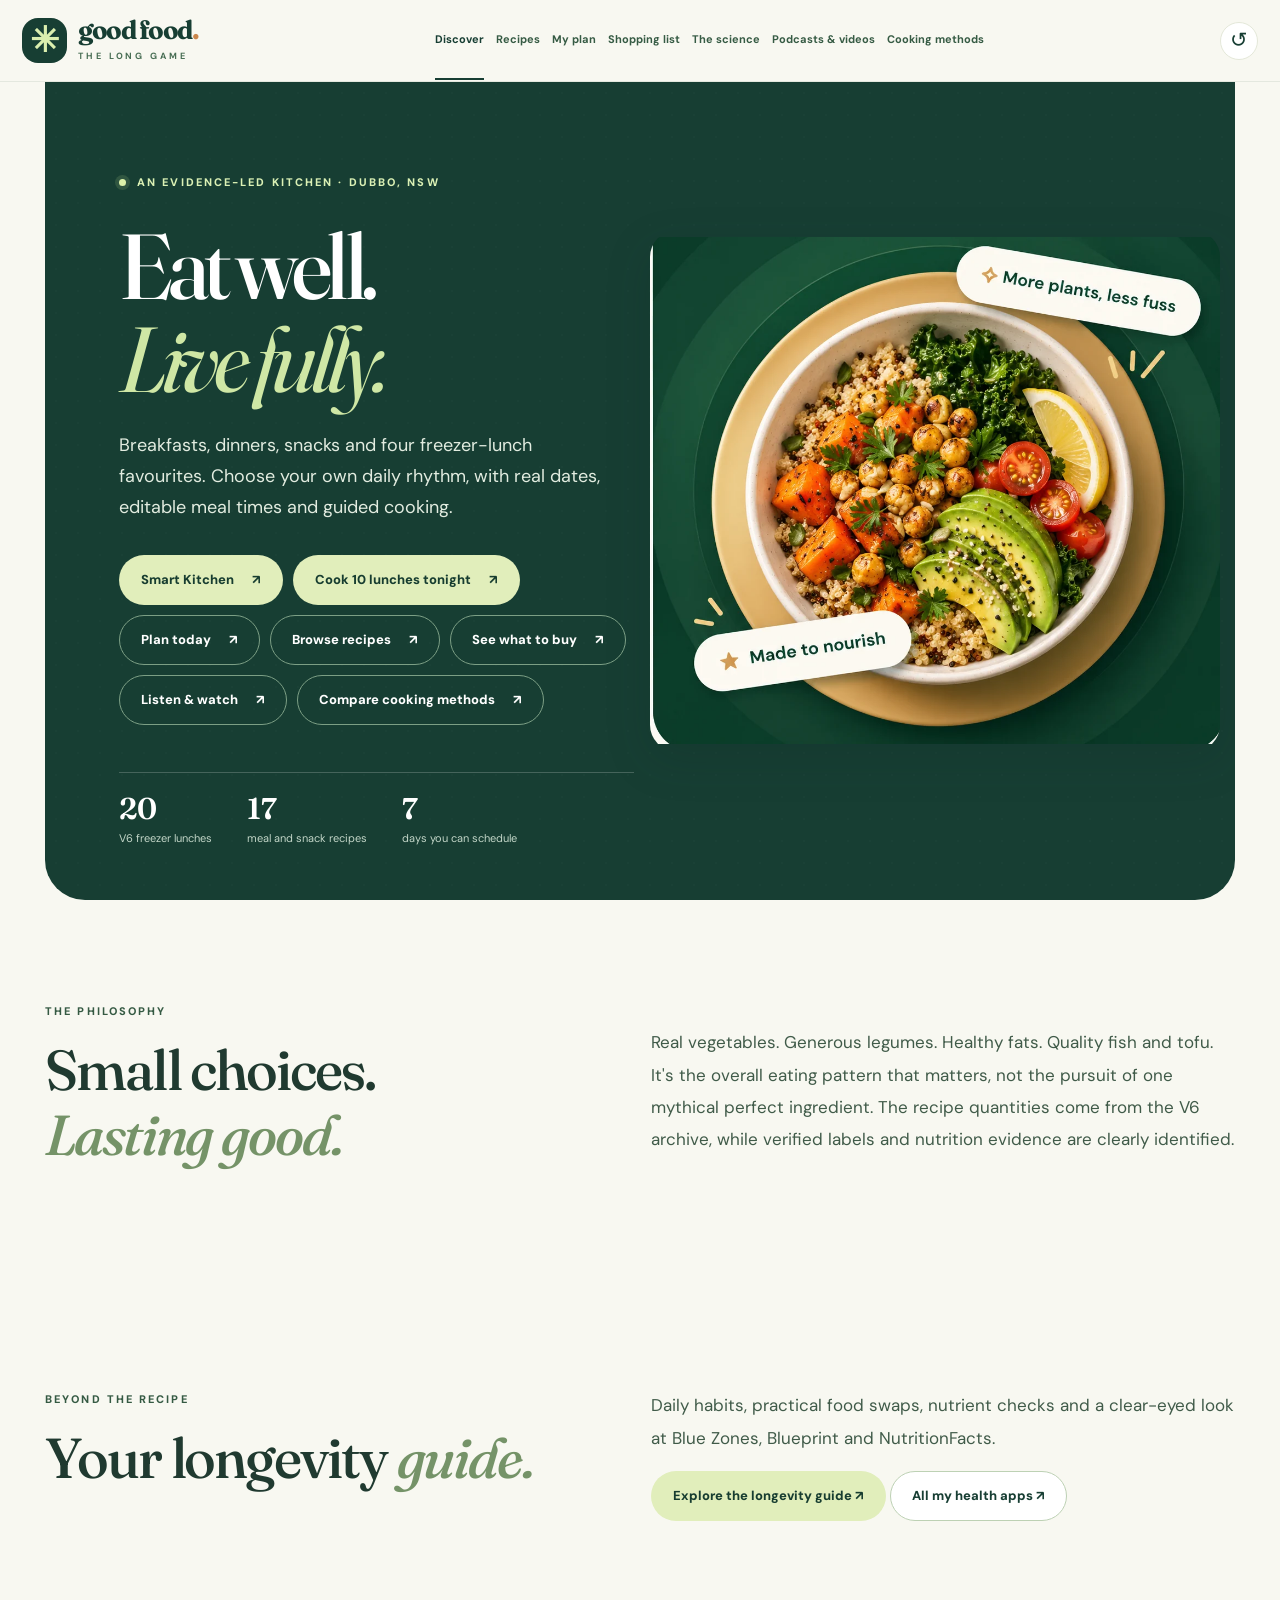
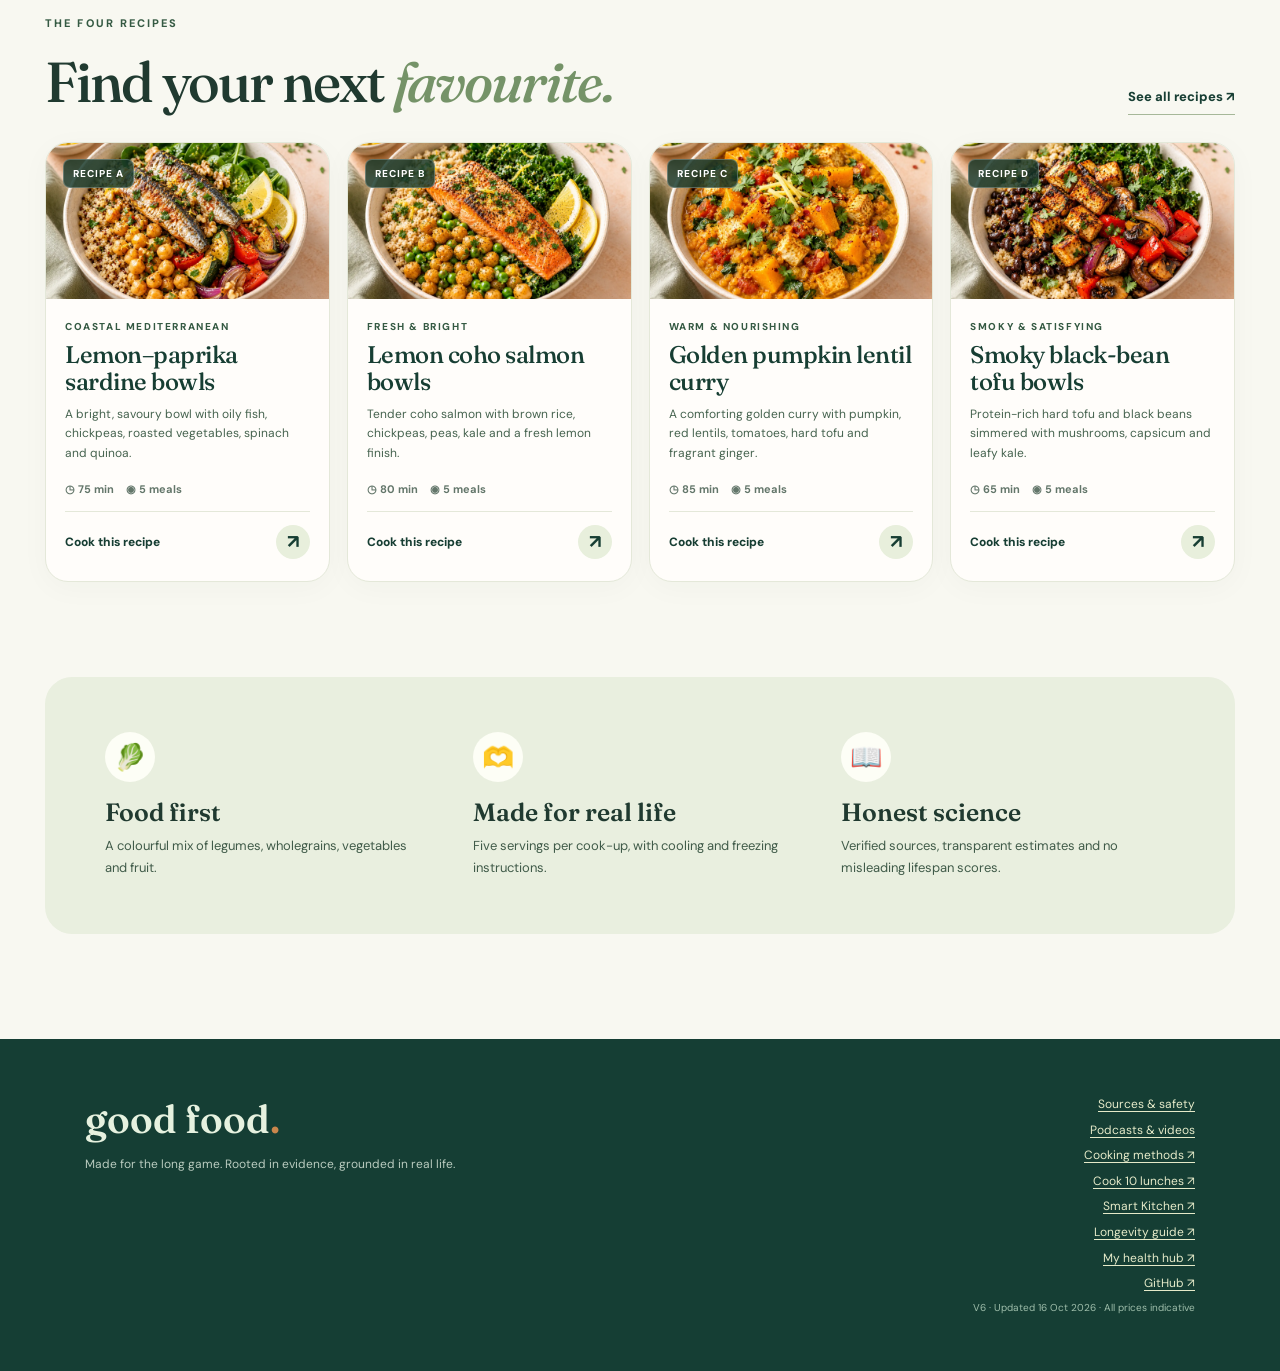
==== index.html @ 4136935d "feat: link Smart Kitchen into current app, routes and offline cache" ====
<!doctype html>
<html lang="en-AU">
<head>
  <meta charset="utf-8">
  <meta name="viewport" content="width=device-width, initial-scale=1">
  <meta name="theme-color" content="#143d33">
  <meta name="description" content="Evidence-led breakfasts, lunches, dinners and snacks for Dubbo with editable day-and-time scheduling, guided cooking timers and transparent nutrition research.">
  <meta property="og:title" content="Good Food, Long Game — evidence-led cooking">
  <meta property="og:description" content="Breakfasts, lunches, dinners and snacks with a calendar-aware meal planner.">
  <title>Good Food, Long Game | HealthiestFood</title>
  <link rel="icon" href="favicon.svg" type="image/svg+xml">
  <link rel="manifest" href="manifest.webmanifest">
  <link rel="preconnect" href="https://fonts.googleapis.com">
  <link rel="preconnect" href="https://fonts.gstatic.com" crossorigin>
  <link href="https://fonts.googleapis.com/css2?family=DM+Sans:wght@400;500;600;700&family=Fraunces:opsz,wght,SOFT,WONK@9..144,400,20,1;9..144,600,20,1;9..144,700,20,1&display=swap" rel="stylesheet">
  <link rel="stylesheet" href="site.css">
  <script src="site-data.js" defer></script>
  <script src="whole-day-data.js" defer></script>
  <script src="ingredient-catalogue.js" defer></script>
  <script src="recipe-methods.js" defer></script>
  <script src="timers.js" defer></script>
  <script src="recipe-timer-purposes.js" defer></script>
  <script src="recipe-scale.js" defer></script>
  <script src="afcd3-selected.js" defer></script>
  <script src="afcd3-foods.js" defer></script>
  <script src="nutrient-ledger.js" defer></script>
  <script src="nutrition-coverage.js" defer></script>
  <script src="whole-day-analysis.js" defer></script>
  <script src="science-evidence-register.js" defer></script>
  <script src="cook-trial.js" defer></script>
  <script src="food-safety.js" defer></script>
  <script src="food-handling-log.js" defer></script>
  <script src="food-handling-ui.js" defer></script>
  <script src="local-backup.js" defer></script>
  <script src="offline-ready.js" defer></script>
  <script src="media-data.js" defer></script>
  <script src="podcast-streams.js" defer></script>
  <script src="podcast-player.js" defer></script>
  <script src="media-library.js" defer></script>
  <script src="app-pages.js" defer></script>
  <script src="app.js" defer></script>
  <script src="food-shopping.js" defer></script>
  <script src="custom-shopping.js" defer></script>
  <script src="pantry-lots.js" defer></script>
  <script src="food-planner.js" defer></script>
  <script src="whole-day-report.js" defer></script>
  <script src="site-audit.js" defer></script>
</head>
<body>
  <a class="skip-link" href="#main">Skip to content</a>
  <header class="site-header">
    <div class="header-inner">
      <a class="brand" href="#home">
        <span class="brand-mark" aria-hidden="true">✳</span>
        <span>good food<span class="brand-period">.</span><small>THE LONG GAME</small></span>
      </a>
      <nav class="desktop-nav" aria-label="Primary navigation">
        <a href="#home" data-route="home" class="nav-link active">Discover</a>
        <a href="#recipes" data-route="recipes" class="nav-link">Recipes</a>
        <a href="#plan" data-route="plan" class="nav-link">My plan</a>
        <a href="#shop" data-route="shop" class="nav-link">Shopping list</a>
        <a href="#science" data-route="science" class="nav-link">The science</a>
        <a href="#media" data-route="media" class="nav-link">Podcasts & videos</a><a href="#lab" data-route="lab" class="nav-link">Cooking methods</a>
      </nav>
      <button id="resetProgress" class="icon-button small-reset" aria-label="Reset saved progress" title="Reset shopping and cooking progress">↺</button>
    </div>
  </header>

  <div id="offlineCookingNote" class="offline-notice" role="status" hidden></div>
  <main id="main">
    <section id="view-home" class="view">
      <div class="hero section-shell">
        <div class="hero-content">
          <span class="eyebrow"><span class="eyebrow-dot"></span> AN EVIDENCE-LED KITCHEN · DUBBO, NSW</span>
          <h1>Eat well.<br><em>Live fully.</em></h1>
          <p class="hero-lead">Breakfasts, dinners, snacks and four freezer-lunch favourites. Choose your own daily rhythm, with real dates, editable meal times and guided cooking.</p>
          <div class="hero-actions"><a class="btn btn-primary" href="smart-kitchen.html">Smart Kitchen <span>↗</span></a>
            <a class="btn btn-primary" href="ten-lunch-cook.html">Cook 10 lunches tonight <span>↗</span></a><button class="btn btn-ghost" data-goto="plan">Plan today <span>↗</span></button><button class="btn btn-ghost" data-goto="recipes">Browse recipes <span>↗</span></button>
            <button class="btn btn-ghost" data-goto="shop">See what to buy <span>↗</span></button>
            <button class="btn btn-ghost" data-goto="media">Listen & watch <span>↗</span></button><a class="btn btn-ghost" href="cooking-methods.html">Compare cooking methods <span>↗</span></a>
          </div>
          <div class="hero-facts"><div><strong>20</strong><span>V6 freezer lunches</span></div><div><strong>17</strong><span>meal and snack recipes</span></div><div><strong>7</strong><span>days you can schedule</span></div></div>
        </div>
        <div class="hero-art hero-art-photo">
          <img class="homepage-bowl-photo" src="homepage-bowl.webp" width="1040" height="925" decoding="async" fetchpriority="high" alt="Nourishing bowl of grains, chickpeas, roasted carrots, kale, avocado, tomatoes and lemon, with More plants, less fuss and Made to nourish badges">
        </div>
      </div>
      <section class="intro-note section-shell">
        <div><span class="section-kicker">THE PHILOSOPHY</span><h2>Small choices.<br><em>Lasting good.</em></h2></div>
        <p>Real vegetables. Generous legumes. Healthy fats. Quality fish and tofu. It's the overall eating pattern that matters, not the pursuit of one mythical perfect ingredient. The recipe quantities come from the V6 archive, while verified labels and nutrition evidence are clearly identified.</p>
      </section>
      <section class="section-shell intro-note"><div><span class="section-kicker">BEYOND THE RECIPE</span><h2>Your longevity <em>guide.</em></h2></div><div><p>Daily habits, practical food swaps, nutrient checks and a clear-eyed look at Blue Zones, Blueprint and NutritionFacts.</p><a class="btn btn-primary" href="longevity.html">Explore the longevity guide ↗</a> <a class="btn btn-outline" href="health-hub.html">All my health apps ↗</a></div></section>
      <section class="section-shell home-feature">
        <div class="section-heading"><div><span class="section-kicker">THE FOUR RECIPES</span><h2>Find your next <em>favourite.</em></h2></div><button class="text-link" data-goto="recipes">See all recipes ↗</button></div>
        <div class="recipe-grid" id="featuredCards"></div>
      </section>
      <section class="section-shell philosophy-grid">
        <div><span class="mini-icon">🥬</span><h3>Food first</h3><p>A colourful mix of legumes, wholegrains, vegetables and fruit.</p></div>
        <div><span class="mini-icon">🫶</span><h3>Made for real life</h3><p>Five servings per cook-up, with cooling and freezing instructions.</p></div>
        <div><span class="mini-icon">📖</span><h3>Honest science</h3><p>Verified sources, transparent estimates and no misleading lifespan scores.</p></div>
      </section>
    </section>

    <section id="view-recipes" class="view hidden section-shell view-body">
      <div class="page-head"><span class="section-kicker">YOUR RECIPE COLLECTION</span><h1>Good food for <em>every day.</em></h1><p>Choose a breakfast, lunch, dinner or snack. Four original V6 freezer lunches plus adult portion suggestions adapted from historical household recipes.</p></div>
      <section class="wellbeing-note"><strong>Cooking ten work lunches?</strong> Use the <a href="ten-lunch-cook.html">new 5+5 shop-to-freezer guide</a> to check your basket, cook in the right order, and print labels. Your progress stays on this device.</section>
      <p class="wellbeing-note"><strong>New:</strong> <a href="smart-kitchen.html">Scan groceries, import recipes, use dated pantry stock and plan a week in Smart Kitchen ↗</a>. No new account required.</p><div class="meal-filters" role="group" aria-label="Filter recipes by meal type"><button type="button" data-recipe-type="all" class="is-active" aria-pressed="true">All meals</button><button type="button" data-recipe-type="breakfast">Breakfasts</button><button type="button" data-recipe-type="lunch">Lunches</button><button type="button" data-recipe-type="dinner">Dinners</button><button type="button" data-recipe-type="snack">Snacks</button></div>
      <div class="recipe-grid" id="recipeCards"></div>
      <div class="recipe-detail" id="recipeDetail"></div>
    </section>

    <section id="view-plan" class="view hidden section-shell view-body">
      <div class="page-head"><span class="section-kicker">MEAL PLANNING THAT FITS YOUR LIFE</span><h1>Your daily <em>rhythm.</em></h1><p>Start with today's actual date in Dubbo (Australia/Sydney). Choose any day, schedule breakfast, lunch, dinner and snacks at exact editable times, and mark meals done. Your schedule stays on this device.</p></div>
      <div id="planGrid" class="plan-grid"></div>
      <section id="dataPortability" class="data-portability" aria-labelledby="dataPortabilityHeading">
        <div><span class="section-kicker">YOUR DATA, YOUR CHOICE</span><h2 id="dataPortabilityHeading">Keep your plans safe.</h2><p>Your recipes, meal plan, pantry, timers and cook-up notes are saved separately in each browser and website domain. <strong>Render and Vercel do not share saved progress.</strong> Export a private backup to move your data or protect it from cleared browser storage.</p></div>
        <div class="data-portability-actions"><button type="button" id="exportFoodData" class="btn btn-outline">Export private backup ↓</button><label class="btn btn-outline" for="importFoodData">Import private backup ↑</label><input type="file" id="importFoodData" accept=".json,application/json" aria-label="Choose a previous HealthiestFood private backup file"></div>
        <p id="dataBackupStatus" role="status" aria-live="polite">No data leaves your device unless you choose to export it. Keep downloaded files private.</p>
      </section>
      <div class="wellbeing-note"><span>✷</span><p><strong>A gentle reminder:</strong> No exact meal clock guarantees longevity. Eat enough to feel well, change times for your family and skip rigid fasting rules.</p></div>
    </section>

    <section id="view-shop" class="view hidden section-shell view-body">
      <div class="page-head"><span class="section-kicker">A SMARTER SUPERMARKET RUN</span><h1>Everything in <em>one basket.</em></h1><p>Select exactly the meals you want to make and how many portions. Your shopping list will combine overlapping ingredients and subtract what you already have. You can also shop from your <button type="button" data-goto="plan" class="inline-plan-link">dated meal plan</button>.</p></div>
      <p class="wellbeing-note"><strong>Just returned from Woolworths?</strong> <a href="ten-lunch-cook.html">Check what you bought and start the ten-lunch cook-up →</a> Supports measured quantities, basket-photo hints and clear cooling steps.</p>
      <p class="verify-shop-note"><a href="product-check.html">Check exact Woolworths Dubbo products, record local prices and stock ↗</a> · <a href="device-timer-check.html">Test timers on your phone ↗</a></p>
      <p class="wellbeing-note"><a href="smart-kitchen.html">Open Smart Kitchen ↗</a> for barcode lookup, a photo/text checker, pantry use-first suggestions and suggested weekly plans. All recognised products require your confirmation.</p><section id="customShopping" class="custom-shopping" aria-label="Choose recipes and create a personal shopping list"></section>
      <section id="pantryLotManager" class="pantry-lot-manager" aria-label="Dated individual pantry packs and leftovers"></section>
      <details id="legacyV6Shop" class="legacy-basket"><summary>Original V6 full 20-lunch basket — $256.43 historical estimate</summary><p>This archived basket buys ingredients for all four five-portion freezer lunch batches. You do <strong>not</strong> need this entire basket to make one or two recipes. Use the custom list above for smaller shops.</p>
      <div class="shop-summary">
        <div><span>Full first-shop estimate</span><strong id="shopTotal">$256.43</strong><small>Includes optional soy and full pantry packs</small></div>
        <div><span>Still on your list</span><strong id="shopRemaining">—</strong><small id="shopProgress">0 of 35 items ticked</small></div>
        <div class="shop-summary-action"><button id="copyShop" class="btn btn-primary">Copy unchecked list ↗</button><button id="printShop" class="btn btn-outline">Print list</button></div>
      </div>
      <div class="shop-toolbar"><label class="search-control"><span aria-hidden="true">⌕</span><input id="shopSearch" type="search" placeholder="Find an ingredient…" aria-label="Search shopping list"></label><div class="segmented" aria-label="Shopping list filter"><button data-filter="remaining" class="is-active">To buy</button><button data-filter="all">All</button><button data-filter="checked">Ticked</button></div></div>
      <div id="shoppingList"></div>
      <div class="disclaimer">Prices use a mix of historical retailer listings, third-party comparisons and estimates, dated 16 October 2026. Availability at your selected Dubbo Woolworths is unverified. Check the current store app and read each product label, particularly for gluten and allergens.</div>
      </details>
    </section>

    <section id="view-science" class="view hidden section-shell view-body">
      <div class="page-head"><span class="section-kicker">NOT HYPE. JUST THE EVIDENCE.</span><h1>What makes this <em>nourishing?</em></h1><p>What research supports, what the supermarket labels actually say, and where the evidence stops.</p></div>
      <p><a class="btn btn-outline" href="longevity.html">Longevity habits & research guide ↗</a> <a class="btn btn-outline" href="#media">Hear the researchers & watch official safety videos ↗</a> <a class="btn btn-outline" href="cooking-methods.html">Boil, steam, fry or roast? Ingredient-by-ingredient comparisons ↗</a></p>
      <p class="evidence-chip"><strong>Whole-site nutrition review:</strong> Detailed 17-recipe improvements, Australian food-group targets, meal-timing trials and food-safety priorities. <a href="https://github.com/joshualparris/HealthiestFood/blob/main/WHOLE_SITE_EVIDENCE_REVIEW_2026-10-17.md" target="_blank" rel="noopener noreferrer">Read the evidence audit ↗</a></p>
      <div class="truth-card"><span class="truth-icon">✷</span><div><h2>There is no scientifically proven “healthiest meal”.</h2><p>These meals reflect food groups associated with healthy dietary patterns. A perfect 100/100 longevity rating would be invented. Individual nutritional needs, the rest of the diet and sustained habits matter.</p></div></div>
      <p class="media-in-science">Explore the evidence in audio: <a href="#media">Podcasts &amp; official videos ↗</a></p>
      <div class="science-columns">
        <div class="science-tile"><span>01 / THE PATTERN</span><h3>Plants, variety and fibre</h3><p>Legumes, vegetables, fruit and wholegrains align with Australian dietary guidance. No single grain or organic label is a longevity guarantee.</p><a href="https://www.nhmrc.gov.au/adg" target="_blank" rel="noopener noreferrer">Australian Dietary Guidelines ↗</a></div>
        <div class="science-tile"><span>02 / THE OMEGA FATS</span><h3>Marine and plant sources</h3><p>Oily fish provides marine EPA/DHA; walnuts and flax provide ALA. The Heart Foundation recommends oily fish 2–3 times a week within the overall diet.</p><a href="https://www.heartfoundation.org.au/healthy-living/healthy-eating/omega-3-omega-6-heart-health" target="_blank" rel="noopener noreferrer">Heart Foundation ↗</a></div>
        <div class="science-tile"><span>03 / CALCIUM CLARITY</span><h3>Don't assume from the name</h3><p>The hard tofu lists calcium sulphate but no calcium amount. So Good High Protein Soy is fortified; inspect the carton if you use it to support a dairy-free diet.</p><a href="https://www.woolworths.com.au/shop/productdetails/595465" target="_blank" rel="noopener noreferrer">Check tofu label ↗</a></div>
        <div class="science-tile"><span>04 / FREEZER SAFETY</span><h3>Cooling is part of cooking</h3><p>NSW guidance: shallow portions, fridge/freezer within two hours, rice stored refrigerated for no more than two days, and reheat leftovers until steaming hot.</p><a href="https://www.foodauthority.nsw.gov.au/consumer/food-extra-care/leftovers" target="_blank" rel="noopener noreferrer">NSW Food Authority ↗</a></div>
      </div>
      <section id="scienceEvidenceRegister" aria-label="Evidence status and source traceability for each recipe"></section>
      <section class="research-details" aria-label="Nutrition fact checks"><div class="section-heading"><div><span class="section-kicker">WHAT EACH LUNCH CONTRIBUTES</span><h2>Evidence-led <em>comparison.</em></h2></div></div><p class="audit-note">The original V6 versions used subjective /100 ratings. We no longer display them as a leaderboard because they cannot measure lifespan or show which meal is scientifically best. Compare ingredients, known label data and unresolved nutrient gaps instead.</p><details class="historical-scorecard"><summary>See historical subjective scores (not a health or longevity ranking)</summary><div id="auditScores" class="audit-scores"></div></details><div class="section-heading evidence-heading"><div><span class="section-kicker">CHECK THE CLAIMS</span><h2>What we <em>know.</em></h2></div></div><div id="auditClaims" class="audit-claims"></div><p class="audit-note">We have not verified a Dubbo Woolworths checkout, local shelf availability, whole-meal nutritional laboratory values, personal nutrient needs or any lifespan prediction. <a href="https://github.com/joshualparris/HealthiestFood/blob/main/SITE_FACT_CHECK.md" target="_blank" rel="noopener noreferrer">Read the full fact-check ledger ↗</a></p></section><div class="section-heading evidence-heading"><div><span class="section-kicker">TRACE EVERY CLAIM</span><h2>The source <em>library.</em></h2></div></div>
      <section id="nutritionCoverage" aria-label="Retail-label nutrient coverage and uncertainties"></section>
      <section id="wholeDayReport" aria-label="Australian nutrient analysis of 17 recipes and 7-day menu"></section>
      <div id="sourceList" class="source-list"></div>
      <div class="disclaimer">This site is general food information, not individual medical nutrition advice. Some ingredients have AFCD3 generic nutrient estimates; recipes have not been independently tested as cooked meals or assessed for personal nutritional adequacy. Allergen suitability depends on current purchased labels and handling. Price figures are not live Dubbo retail quotes.</div>
    </section>

    <section id="view-media" class="view hidden section-shell view-body">
      <div class="page-head">
        <span class="section-kicker">LISTEN · WATCH · CHECK THE EVIDENCE</span>
        <h1>Learn the <em>why.</em></h1>
        <p>Listen to ABC podcasts without leaving the app. Play, pause, skip, change speed and keep listening while browsing your recipes or research. Official videos and original research remain linked to publishers.</p>
      </div>
      <div class="media-guide-intro">
        <div><strong>Hear the explanation</strong><p>Listen to the episode or watch the official video. Play the ABC podcasts directly here using the publisher’s official audio streams. Videos open at their publishers. Podcasts start only when you press Play; you can optionally enable autoplay of the next episode in the player. Nothing is downloaded to this site.</p></div>
        <div><strong>Check the actual evidence</strong><p>Each entry separately links to official dietary guidance or primary research and explains what the recording <em>doesn't</em> prove.</p></div>
        <div><strong>No invented certainty</strong><p>No podcast proves that a particular freezer lunch extends lifespan, or validates our local supermarket prices or partial nutrient estimates.</p></div>
      </div>
      <div class="media-featured-note"><span aria-hidden="true">✳</span><div><strong>Start here</strong><p>For the overall food pattern, listen to ABC's <a href="https://www.abc.net.au/listen/programs/whats-that-rash/mediterranean-diet-nutrition/104246670" target="_blank" rel="noopener noreferrer">Mediterranean diet episode</a>. For cooking safety, start with <a href="https://www.youtube.com/watch?v=IB2f0C_b32k" target="_blank" rel="noopener noreferrer">FSANZ's leftovers video</a>.</p></div></div>
      <p class="podcast-inline-help"><span aria-hidden="true">♫</span> Tap <strong>▶ Play here</strong> on any ABC episode. The player appears above the bottom navigation: minimise it with the chevron, or keep it open for seeking and speed controls. Audio continues while browsing in this app, subject to your device’s background-audio rules. You can turn on <strong>Autoplay next podcast</strong> in the expanded player if you want continuous listening; it is off by default.</p>
      <div id="mediaLibrary" aria-label="Searchable science podcast and video resources"></div>
      <p class="media-footer-note">ABC podcast audio plays through official RSS streams in our in-app audio player. You can minimise the player and continue browsing, including the cooking and longevity pages. Playback in the background depends on your browser and Android settings. External recordings, video resources and research may change. No sponsorship, and no automatic start unless you have initiated playback and enabled the next-episode toggle. For exact numerical claims about ingredients, rely on Australian Food Composition Database values and current purchased package labels rather than podcast anecdotes.</p>
    </section>

    <section id="view-guide" class="view hidden section-shell view-body inapp-subpage inapp-immersive" hidden aria-label="Longevity Guide without interrupting podcast playback">
      <div class="inapp-page-head"><span class="section-kicker">THE LONG GAME · AUDIO STAYS ON</span><h1>Longevity <em>Guide</em></h1><p>Research and practical guidance. Your podcast keeps playing in the compact audio bar.</p></div>
      <iframe id="foodGuideFrame" scrolling="no" title="HealthiestFood Longevity Guide" loading="lazy" src="longevity.html"></iframe>
    </section>
    <section id="view-lab" class="view hidden section-shell view-body inapp-subpage inapp-immersive" hidden aria-label="Cooking Methods Lab without interrupting podcast playback">
      <div class="inapp-page-head"><span class="section-kicker">EVIDENCE FOR EVERY INGREDIENT · AUDIO STAYS ON</span><h1>Cooking Methods <em>Lab</em></h1><p>Choose foods and compare their methods without stopping your podcast.</p></div>
      <iframe id="foodLabFrame" scrolling="no" title="HealthiestFood Cooking Methods Lab" loading="lazy" src="cooking-methods.html"></iframe>
    </section>
    <section id="view-page" class="view hidden section-shell view-body inapp-subpage inapp-immersive" hidden aria-label="More HealthiestFood tools without interrupting podcast playback">
      <div class="inapp-page-head"><h1>More <em>tools.</em></h1><p>Podcast playback stays available while you use other HealthiestFood pages.</p></div>
      <iframe id="foodOtherFrame" scrolling="no" title="Additional HealthiestFood tools" loading="lazy" src="product-check.html"></iframe>
    </section>
  </main>

  <div id="cookOverlay" class="cook-overlay hidden" role="dialog" aria-modal="true" aria-labelledby="cookHeading">
    <div class="cook-panel">
      <div id="cookContent"></div>
    </div>
  </div>

  <footer class="site-footer"><div class="footer-inner"><div><strong>good food<span>.</span></strong><p>Made for the long game. Rooted in evidence, grounded in real life.</p></div><div><a href="#science">Sources & safety</a><a href="#media">Podcasts & videos</a><a href="cooking-methods.html">Cooking methods ↗</a><a href="ten-lunch-cook.html">Cook 10 lunches ↗</a><a href="smart-kitchen.html">Smart Kitchen ↗</a><a href="longevity.html">Longevity guide ↗</a><a href="health-hub.html">My health hub ↗</a><a href="https://github.com/joshualparris/HealthiestFood" target="_blank" rel="noopener noreferrer">GitHub ↗</a><small>V6 · Updated 16 Oct 2026 · All prices indicative</small></div></div></footer>
  <nav class="mobile-nav" aria-label="Mobile navigation">
    <button type="button" data-goto="home" aria-label="Home" title="Home"><span aria-hidden="true">⌂</span></button>
    <button type="button" data-goto="recipes" aria-label="Recipes and cooking" title="Cook"><span aria-hidden="true">♨</span></button>
    <button type="button" data-goto="plan" aria-label="Meal planner" title="Plan"><span aria-hidden="true">▦</span></button>
    <button type="button" data-goto="shop" aria-label="Shopping list" title="Shop"><span aria-hidden="true">☑</span></button>
    <button type="button" data-goto="science" aria-label="Nutrition research" title="Learn"><span aria-hidden="true">✧</span></button>
    <button type="button" data-goto="media" aria-label="Podcasts and videos" title="Media"><span aria-hidden="true">♫</span></button>
    <a class="cm-mobile-link" href="cooking-methods.html" aria-label="Compare cooking methods" title="Methods"><svg aria-hidden="true" viewBox="0 0 24 24" width="24" height="24" fill="none" stroke="currentColor" stroke-width="1.8" stroke-linecap="round" stroke-linejoin="round"><path d="M6 13.9a4 4 0 0 1 .4-7.9 5.5 5.5 0 0 1 10.2 0 4 4 0 0 1 1.4 7.9V21H6Z"/><path d="M6 17h12"/></svg></a>
  </nav>
  <button id="floatingTimers" class="floating-timers hidden" type="button" aria-label="Open cooking countdown timers">◷ <span id="floatingTimerCount">0</span> <span id="floatingTimerSummary">timers</span></button>
  <div id="toast" class="toast" role="status" aria-live="polite"></div>
</body>
</html>
---- site.css ----
:root{--pine:#173e33;--deep:#10342b;--leaf:#486e54;--cream:#f8f8f1;--paper:#fffdf6;--ink:#203a30;--muted:#405b49;--line:#e4e8d9;--lime:#e0edb9;--gold:#f1e1a7;--serif:'Fraunces',Georgia,serif;--sans:'DM Sans',Arial,sans-serif}
*{box-sizing:border-box}html{scroll-behavior:smooth}body{margin:0;color:var(--ink);background:var(--cream);font-family:var(--sans);font-size:15px;line-height:1.55;-webkit-font-smoothing:antialiased}body.modal-open{overflow:hidden}button,input,select{font:inherit}button{cursor:pointer}a{color:inherit;text-underline-offset:3px}a:hover{color:#507a54}button:focus-visible,a:focus-visible,input:focus-visible,select:focus-visible{outline:3px solid #d19c50;outline-offset:3px}.hidden{display:none!important}.skip-link{position:absolute;z-index:3000;top:-70px;left:20px;padding:12px 18px;background:#fff;color:#183e32}.skip-link:focus{top:8px}.section-shell{width:min(1190px,calc(100% - 76px));margin-inline:auto}.site-header{background:var(--cream);position:sticky;top:0;z-index:60;border-bottom:1px solid rgba(49,86,58,.10);backdrop-filter:blur(14px)}.header-inner{max-width:1290px;margin:auto;min-height:81px;padding:0 45px;display:flex;align-items:center;justify-content:space-between;gap:26px}.brand{color:var(--pine);text-decoration:none;display:flex;align-items:center;gap:11px;font-family:var(--serif);font-weight:700;font-size:26px;letter-spacing:-1.5px;line-height:.85;white-space:nowrap}.brand:hover{color:var(--pine)}.brand-mark{font-family:var(--sans);font-size:35px;border-radius:16px;color:#daeeae;display:grid;place-items:center;background:var(--pine);height:45px;width:45px;letter-spacing:0}.brand-period,.site-footer strong span{color:#ca864c}.brand small{font:700 9px var(--sans);display:block;letter-spacing:2.9px;margin-top:9px;color:var(--leaf)}.desktop-nav{display:flex;align-items:center;gap:35px}.nav-link{text-decoration:none;font-size:13px;font-weight:700;color:#365b44;padding:30px 0;border-bottom:2px solid transparent}.nav-link:hover,.nav-link.active{color:var(--pine);border-bottom-color:var(--pine)}.icon-button{border:1px solid var(--line);background:#fff;width:38px;height:38px;display:grid;place-items:center;border-radius:50%;font-size:21px;color:var(--pine)}.hero{background:var(--pine);color:#fff;border-radius:0 0 40px 40px;min-height:598px;margin-top:0;display:grid;grid-template-columns:1fr 1.02fr;overflow:hidden;position:relative;isolation:isolate}.hero:before{content:"";position:absolute;inset:0;pointer-events:none;background-image:radial-gradient(#fff2 1px,transparent 1px);background-size:22px 22px;opacity:.10;z-index:-1}.hero-content{padding:92px 0 52px 74px;position:relative;z-index:2}.eyebrow,.section-kicker{font-size:11px;font-weight:800;letter-spacing:2.1px;text-transform:uppercase}.eyebrow{color:#dbf1b5;display:flex;gap:11px;align-items:center}.eyebrow-dot{height:7px;width:7px;border-radius:50%;background:#dcf1a9;box-shadow:0 0 0 4px #c8e79624}.hero h1{font-family:var(--serif);font-size:clamp(66px,7.2vw,107px);line-height:1.01;letter-spacing:-5.5px;font-weight:500;margin:29px 0 24px}.hero h1 em{color:#cfe7a5;font-weight:400}.hero-lead{font-size:18px;line-height:1.72;color:#e2ece0;max-width:490px}.hero-actions{display:flex;gap:10px;margin-top:32px;flex-wrap:wrap}.btn{display:inline-flex;align-items:center;gap:18px;justify-content:center;padding:14px 21px;border-radius:100px;font-weight:800;font-size:13px;border:1px solid transparent;transition:.2s transform,.2s background,.2s border-color;text-decoration:none}.btn:hover{transform:translateY(-2px)}.btn-primary{background:#e1eebb;color:#173d30}.btn-primary:hover{background:#fff;color:#173d30}.btn-ghost{border-color:#7c9f85;color:#fff;background:transparent}.btn-ghost:hover{background:#2f5648;color:#fff}.btn-outline{border-color:#bdd1b4;color:var(--pine);background:white}.btn-outline:hover{background:#e6efdf}.hero-facts{border-top:1px solid #ffffff32;display:flex;margin-top:47px;padding-top:21px;gap:35px}.hero-facts div{display:flex;flex-direction:column}.hero-facts strong{font:600 30px var(--serif);line-height:1}.hero-facts span{font-size:11px;color:#c3d6c8;margin-top:6px;white-space:nowrap}.hero-art{position:relative;display:grid;place-items:center;min-width:0}.hero-art:before{content:"";position:absolute;width:83%;aspect-ratio:1;border:1px solid #bdd2a43a;border-radius:50%;box-shadow:0 0 0 36px #b4caa30d,0 0 0 75px #b4caa308}.bowl-art{width:min(100%,560px);transform:rotate(-9deg);filter:drop-shadow(7px 15px 12px #09231d32);animation:float 7s ease-in-out infinite}@keyframes float{50%{transform:translateY(-10px) rotate(-7deg)}}.art-caption{position:absolute;background:#fffcf1;color:var(--pine);padding:10px 18px;border-radius:100px;box-shadow:0 9px 26px #071a132a;font-size:12px;font-weight:800;z-index:2}.art-caption-top{right:6%;top:16%;transform:rotate(8deg)}.art-caption-top span{color:#ce8041}.art-caption-bottom{left:4%;bottom:17%;transform:rotate(-8deg)}.caption-star{color:#c88452;margin-right:5px}.intro-note{display:grid;grid-template-columns:1fr 1.1fr;gap:75px;padding-top:99px;padding-bottom:90px;align-items:center}.section-kicker{color:#355a43}.intro-note h2,.section-heading h2,.page-head h1{font:500 clamp(39px,4.4vw,67px)/1.15 var(--serif);letter-spacing:-2.1px;margin:16px 0}.intro-note h2 em,.section-heading h2 em,.page-head h1 em{color:#759368}.intro-note p{color:#405b49;line-height:1.9;font-size:17px;max-width:590px}.section-heading{display:flex;align-items:end;justify-content:space-between;gap:20px;margin-bottom:27px}.section-heading h2{margin-bottom:0}.text-link{border:none;background:transparent;border-bottom:1px solid #a6b899;color:var(--pine);font-weight:800;font-size:13px;padding:7px 0}.home-feature{padding-bottom:95px}.recipe-grid{display:grid;grid-template-columns:repeat(4,1fr);gap:17px}.recipe-card{border:1px solid var(--line);background:#fffdfa;border-radius:23px;overflow:hidden;min-height:372px;display:flex;flex-direction:column;box-shadow:0 6px 30px #243d2e08;transition:transform .25s,box-shadow .25s}.recipe-card:hover{transform:translateY(-5px);box-shadow:0 14px 45px #183d301c}.recipe-card-visual{height:156px;position:relative;overflow:hidden;display:grid;place-items:center}.recipe-card-visual.coral{background:#f6d6c3}.recipe-card-visual.sage{background:#dce9d2}.recipe-card-visual.gold{background:#f5e9ba}.recipe-card-visual.plum{background:#dfd7d9}.recipe-card-visual:after{content:"";position:absolute;inset:auto -20% -46% 20%;height:120px;background:#fff7;border-radius:50%;filter:blur(28px)}.mini-plate{width:138px;height:122px;border-radius:50%;background:#fdf7e7;border:7px solid #ffffffab;box-shadow:0 9px 24px #2d3d1b2d,inset 0 0 0 9px #dcbf923a;transform:rotate(-14deg);display:grid;place-items:center;position:relative;z-index:1}.mini-plate:before{content:"";position:absolute;inset:13px;border-radius:50%;background:conic-gradient(#608a50 0 23%,#d45c41 23% 40%,#f0cf83 40% 68%,#a8b16c 68% 82%,#d78b3c 82%);filter:saturate(.95)}.mini-plate span{position:relative;z-index:1;font-size:46px;filter:drop-shadow(0 3px 3px #ffffffb0);transform:rotate(14deg)}.card-number{position:absolute;top:16px;left:17px;font-size:10px;letter-spacing:1.5px;font-weight:800;color:#1d4738a4;z-index:2}.card-content{padding:20px 19px 22px;flex:1;display:flex;flex-direction:column}.card-overline{font-size:10px;color:#355a43;letter-spacing:1.6px;font-weight:800;text-transform:uppercase}.card-content h3{font:500 24px/1.12 var(--serif);letter-spacing:-.5px;color:var(--pine);margin:8px 0 9px}.card-content p{font-size:12px;color:#46634f;line-height:1.6;margin:0}.card-meta{display:flex;gap:12px;margin:auto 0 13px;padding-top:18px;color:#63766a;font-size:11px;font-weight:700}.card-footer{display:flex;justify-content:space-between;align-items:center;border-top:1px solid var(--line);padding-top:13px;font-size:12px;font-weight:800;color:var(--pine)}.round-arrow{width:34px;height:34px;border-radius:50%;background:#e8efdc;display:grid;place-items:center;font-size:19px}.recipe-card button{border:none;background:transparent;text-align:left;padding:0;color:inherit;display:contents}.recipe-card:focus-within{outline:3px solid #d1a363;outline-offset:2px}.recipe-click{position:absolute;inset:0;z-index:4;cursor:pointer;border:0;background:transparent}.recipe-card{position:relative}.philosophy-grid{display:grid;grid-template-columns:repeat(3,1fr);gap:34px;background:#e9efdf;padding:55px 60px;margin-bottom:105px;border-radius:27px}.mini-icon{display:grid;place-items:center;width:50px;height:50px;border-radius:50%;background:#fdfef6;font-size:26px}.philosophy-grid h3{font:600 25px var(--serif);margin:15px 0 8px}.philosophy-grid p{max-width:310px;font-size:13px;color:#405b49;line-height:1.7;margin:0}.view-body{padding-top:66px;padding-bottom:100px;min-height:65vh}.page-head{max-width:850px;margin-bottom:41px}.page-head h1{margin:17px 0 12px}.page-head p{font-size:16px;color:#405b49;max-width:690px}.recipe-detail{margin-top:45px}.detail-layout{background:#fffdf7;border:1px solid var(--line);border-radius:26px;display:grid;grid-template-columns:1.15fr 1fr;gap:0;overflow:hidden}.detail-left{padding:39px;border-right:1px solid var(--line)}.detail-right{padding:39px;background:#f4f6ed}.detail-eyebrow{display:flex;align-items:center;gap:9px;font-size:11px;font-weight:800;color:var(--leaf);letter-spacing:1.7px;text-transform:uppercase}.detail-left h2{font:500 43px/1.1 var(--serif);letter-spacing:-1.5px;margin:17px 0}.detail-left>p{color:#64786d;font-size:15px;line-height:1.75}.detail-pills{display:flex;gap:8px;flex-wrap:wrap;margin:20px 0}.pill{font-size:11px;padding:7px 12px;border:1px solid #d7e5cc;border-radius:50px;font-weight:700;color:#426b51;background:#f4f9ea}.detail-highlight{background:#e8f0dc;border-radius:18px;padding:17px;margin:18px 0;font-size:12px;color:#3f6550;line-height:1.65}.detail-actions{display:flex;gap:9px;flex-wrap:wrap;margin:26px 0}.detail-actions .btn-primary{background:var(--pine);color:#fff}.detail-actions .btn-primary:hover{background:#30564a;color:#fff}.servings-box{display:flex;align-items:center;justify-content:space-between;gap:10px;background:#fff;border:1px solid var(--line);padding:11px 14px;border-radius:13px;margin-bottom:15px}.servings-box span{font-size:12px;font-weight:800;color:#55705b}.stepper{display:flex;align-items:center;gap:13px}.stepper button{width:27px;height:27px;display:grid;place-items:center;border:1px solid var(--line);background:#edf4e6;border-radius:50%;font-size:18px;color:var(--pine)}.stepper output{min-width:19px;text-align:center;font-weight:800}.ingredients-list{list-style:none;padding:0;margin:0}.ingredients-list li{display:flex;gap:10px;font-size:12px;border-bottom:1px solid #e1e9d7;padding:10px 0;line-height:1.5}.ingredient-amount{min-width:85px;font-weight:800;color:var(--pine)}.detail-right h3{font:600 27px var(--serif);margin:0 0 9px}.detail-right>p{font-size:13px;color:#405b49}.method-preview{list-style:none;counter-reset:steps;padding:0;margin:20px 0}.method-preview li{counter-increment:steps;padding:10px 0 10px 43px;position:relative;border-bottom:1px solid #dfe7d7;font-weight:700;font-size:13px}.method-preview li:before{content:counter(steps,decimal-leading-zero);position:absolute;left:0;top:11px;color:#9bb48c;font-size:12px}.evidence-chip{display:inline-flex;align-items:center;gap:9px;font-size:11px;color:#4d7656;font-weight:800}.evidence-chip:before{content:"✓";border-radius:50%;background:#d8eabc;display:grid;place-items:center;width:20px;height:20px}.shop-summary{background:var(--pine);color:#fff;padding:32px;border-radius:24px;display:grid;grid-template-columns:1fr 1fr 1.2fr;gap:28px;align-items:center}.shop-summary>div{display:flex;flex-direction:column}.shop-summary span{font-size:12px;color:#c4d9c9}.shop-summary strong{font:500 42px var(--serif);margin:5px 0}.shop-summary small{color:#b7d0c0;font-size:11px}.shop-summary-action{display:flex!important;gap:9px;flex-direction:row!important;flex-wrap:wrap}.shop-toolbar{display:flex;align-items:center;justify-content:space-between;gap:15px;margin:28px 0 20px}.search-control{display:flex;gap:10px;align-items:center;border:1px solid var(--line);background:#fff;border-radius:14px;padding:10px 15px;max-width:450px;flex:1}.search-control span{font-size:24px;color:#819484}.search-control input{border:none;outline:none;background:transparent;width:100%;font-size:13px;color:var(--ink)}.segmented{display:inline-flex;background:#e9efdf;border-radius:100px;padding:4px;gap:2px}.segmented button{background:transparent;border:0;border-radius:100px;padding:10px 17px;font-size:12px;font-weight:700;color:#627569}.segmented button.is-active{background:#fff;color:var(--pine);box-shadow:0 2px 8px #1b3b2f18}.shop-group{margin:26px 0}.shop-group-header{display:flex;align-items:baseline;justify-content:space-between;margin:0 0 11px}.shop-group-header h3{font:600 28px var(--serif);margin:0}.shop-group-header span{font-size:12px;color:#748778}.shop-line{background:#fffdf8;border:1px solid var(--line);display:grid;grid-template-columns:26px 1fr auto;align-items:center;gap:13px;padding:16px 20px;margin-bottom:6px;border-radius:14px}.shop-line.is-checked{opacity:.53}.shop-line.is-checked .shop-name{text-decoration:line-through}.shop-check{appearance:none;width:20px;height:20px;border:2px solid #a4b6a4;border-radius:6px;cursor:pointer;margin:0;display:grid;place-items:center}.shop-check:checked{background:#507d5c;border-color:#507d5c}.shop-check:checked:before{content:"✓";font-weight:900;color:white;font-size:14px}.shop-name{display:block;font-size:13px;font-weight:800;color:#264637}.shop-usage{font-size:11px;color:#7d8c7f;margin-top:3px}.shop-price{text-align:right;font-size:15px;font-weight:800;white-space:nowrap}.shop-price a{display:block;font-size:10px;margin-top:4px;color:#5d8865;font-weight:700}.empty-state{background:#fff;padding:35px;border-radius:15px;color:#627569;text-align:center}.disclaimer{background:#edf1e7;border:1px solid #dce7d5;padding:19px 22px;border-radius:15px;color:#405b49;font-size:12px;line-height:1.8;margin:27px 0}.plan-grid{display:grid;grid-template-columns:repeat(4,1fr);gap:15px}.week-card{background:white;border:1px solid var(--line);border-radius:22px;padding:20px}.week-card h3{font:600 23px var(--serif);margin:5px 0 16px}.week-card>span{font-size:10px;letter-spacing:1.7px;color:#87a077;font-weight:800}.plan-day{display:grid;grid-template-columns:24px 1fr;gap:8px;align-items:center;padding:11px 0;border-bottom:1px solid var(--line);cursor:pointer}.plan-day:last-child{border-bottom:none}.plan-day input{accent-color:#3b7a4e;width:16px;height:16px;cursor:pointer}.plan-day span{font-size:11px;color:#758378}.plan-day strong{display:block;color:#294538;font-size:12px}.plan-day.done strong{text-decoration:line-through;opacity:.56}.wellbeing-note{margin-top:26px;display:flex;gap:16px;padding:23px;background:#edf2df;border-radius:20px;align-items:flex-start}.wellbeing-note span{font-size:32px;color:#4f7657}.wellbeing-note p{margin:0;max-width:780px;color:#56705b}.truth-card{background:var(--pine);border-radius:25px;color:#fff;padding:33px;display:flex;gap:23px;align-items:flex-start}.truth-icon{font-size:48px;color:#dcedb7}.truth-card h2{font:500 33px var(--serif);margin:0 0 11px}.truth-card p{color:#cce0cb;max-width:760px;margin:0;line-height:1.8;font-size:14px}.science-columns{display:grid;grid-template-columns:repeat(2,1fr);gap:17px;margin-top:28px}.science-tile{background:#fff;border-radius:21px;padding:28px;border:1px solid var(--line)}.science-tile>span{font-size:10px;letter-spacing:1.7px;color:#355a43;font-weight:800}.science-tile h3{font:600 29px var(--serif);letter-spacing:-.5px;margin:12px 0}.science-tile p{font-size:13px;color:#687969;line-height:1.8}.science-tile a{font-size:12px;font-weight:800;color:#466c52}.evidence-heading{margin:70px 0 24px}.source-row{display:flex;justify-content:space-between;gap:15px;align-items:center;border-bottom:1px solid var(--line);padding:18px 0}.source-row span{font-size:10px;font-weight:800;color:#375740;text-transform:uppercase;letter-spacing:1.5px}.source-row h3{margin:3px 0 5px;font-size:14px}.source-row p{margin:0;color:#405b49;font-size:12px;max-width:800px}.source-row a{border:1px solid #c7d4be;border-radius:50px;padding:8px 14px;text-decoration:none;font-weight:800;font-size:12px;white-space:nowrap}.site-footer{background:#153e34;color:#e6f1df}.footer-inner{max-width:1190px;margin:auto;padding:56px 40px;display:flex;justify-content:space-between;gap:30px}.site-footer strong{font:600 39px var(--serif)}.site-footer p{font-size:12px;color:#b9cbbf}.footer-inner>div:last-child{display:flex;flex-direction:column;align-items:flex-end;gap:7px;font-size:12px}.footer-inner a{color:#e5eac9}.footer-inner small{color:#9fbeab}.mobile-nav{display:none}.cook-overlay{position:fixed;inset:0;background:#0c291fd9;z-index:150;display:grid;place-items:center;padding:22px}.cook-panel{height:min(850px,calc(100dvh - 40px));width:min(950px,100%);background:#f9faef;box-shadow:0 30px 80px #02160a66;border-radius:27px;overflow:auto;overscroll-behavior:contain}.cook-header{background:var(--pine);color:#fff;padding:24px 30px;display:flex;align-items:flex-start;justify-content:space-between;gap:12px}.cook-header span{font-size:11px;color:#c7dfb8;letter-spacing:1.7px;font-weight:800}.cook-header h2{font:500 34px/1.15 var(--serif);margin:8px 0 0}.cook-close{border:1px solid #ffffff55;background:transparent;color:white;width:40px;height:40px;font-size:24px;border-radius:50%;flex-shrink:0}.cook-track{height:7px;background:#deebd7}.cook-track>div{height:100%;background:#6a956c;transition:width .2s}.cook-body{padding:32px 42px;min-height:390px}.cook-stepcount{font-size:11px;color:#719265;font-weight:800;letter-spacing:1.6px}.cook-body h3{font:500 clamp(31px,4.1vw,46px)/1.1 var(--serif);margin:13px 0 16px}.cook-body>p{font-size:17px;line-height:1.9;color:#546e5a;max-width:720px}.cook-tip{padding:14px 17px;background:#e9f1db;border-radius:15px;font-size:12px;color:#536e57;display:flex;gap:10px;margin:25px 0}.cook-timer{display:flex;align-items:center;gap:13px;flex-wrap:wrap;border-top:1px solid var(--line);padding-top:22px;margin-top:25px}.timer-display{font:500 37px var(--serif);font-variant-numeric:tabular-nums;color:var(--pine);min-width:123px}.timer-button{border:1px solid #cbdcc0;background:#fff;border-radius:25px;padding:9px 16px;font-size:12px;font-weight:800;color:#365b45}.timer-button.active{background:#def0bd}.cook-footer{padding:22px 40px;background:#eff3e6;display:flex;justify-content:space-between;gap:11px;flex-wrap:wrap;border-top:1px solid #e0ead7}.cook-footer .btn-primary{background:var(--pine);color:white}.cook-footer .btn-primary:hover{background:#305949;color:white}.cook-complete{text-align:center;padding:50px 25px}.cook-complete .big-check{background:#e2edc8;color:#3b7151;font-size:52px;height:95px;width:95px;border-radius:50%;display:grid;place-items:center;margin:0 auto 23px}.cook-complete h3{font:500 42px var(--serif);margin:10px 0}.cook-complete p{color:#6f8271;max-width:480px;margin:auto auto 25px}.toast{position:fixed;bottom:26px;right:25px;z-index:200;transform:translateY(150%);background:#173e33;color:white;padding:13px 21px;border-radius:12px;box-shadow:0 10px 35px #122b2066;transition:transform .23s;font-size:13px;max-width:400px}.toast.show{transform:translateY(0)}
@media(max-width:1150px){.desktop-nav{gap:19px}.hero-content{padding-left:49px}.recipe-grid{grid-template-columns:repeat(2,1fr)}.recipe-card{min-height:390px}.hero h1{font-size:74px}.hero-facts{gap:19px}.plan-grid{grid-template-columns:repeat(2,1fr)}}
@media(max-width:800px){.section-shell{width:calc(100% - 36px)}.header-inner{padding:0 20px;min-height:66px}.desktop-nav{display:none}.brand{font-size:22px}.brand-mark{height:40px;width:40px;font-size:31px}.site-header .small-reset{display:none}.hero{grid-template-columns:1fr;min-height:unset;border-radius:0 0 27px 27px}.hero-content{padding:52px 27px 12px}.hero h1{font-size:clamp(65px,12vw,88px);letter-spacing:-3.5px;margin:25px 0 15px}.hero-lead{font-size:16px;line-height:1.65}.hero-art{height:350px}.bowl-art{max-width:365px;height:340px}.art-caption-top{right:7%;top:8%}.art-caption-bottom{bottom:8%;left:7%}.hero-facts{margin-top:30px;gap:28px}.hero-facts strong{font-size:26px}.hero-facts span{font-size:10px}.intro-note{padding:64px 0;grid-template-columns:1fr;gap:3px}.intro-note h2,.section-heading h2,.page-head h1{font-size:47px}.intro-note p{font-size:15px}.home-feature{padding-bottom:52px}.philosophy-grid{grid-template-columns:1fr;padding:32px;gap:28px;margin-bottom:75px}.philosophy-grid>div{display:grid;grid-template-columns:50px 1fr;column-gap:15px}.mini-icon{grid-row:span 2}.philosophy-grid h3{margin:0 0 2px}.philosophy-grid p{grid-column:2}.view-body{padding:48px 0 80px}.detail-layout{grid-template-columns:1fr}.detail-left{border-right:none;border-bottom:1px solid var(--line)}.shop-summary{grid-template-columns:1fr 1fr}.shop-summary-action{grid-column:1/-1}.science-columns{grid-template-columns:1fr}.site-footer{padding-bottom:72px}.mobile-nav{display:flex;position:fixed;bottom:0;left:0;right:0;z-index:65;justify-content:space-around;background:#fffdf7;border-top:1px solid #dce6d9;padding:9px 5px max(10px,env(safe-area-inset-bottom));box-shadow:0 -3px 30px #183e3014}.mobile-nav button{border:none;background:transparent;color:#6f8374;display:flex;align-items:center;flex-direction:column;gap:1px;font-size:10px;font-weight:800;min-width:55px;padding:2px 4px}.mobile-nav button span{font-size:23px;line-height:1.1}.mobile-nav button.active{color:#1c583e}.toast{bottom:85px;left:15px;right:15px;max-width:none;text-align:center}}
@media(max-width:540px){.hero-content{padding:42px 22px 5px}.hero h1{font-size:65px}.hero-actions{gap:7px}.btn{padding:12px 17px;font-size:12px;gap:8px}.hero-facts{gap:15px}.hero-facts span{max-width:95px;white-space:normal;line-height:1.3}.hero-art{height:305px}.bowl-art{max-width:320px}.section-heading{align-items:start}.section-heading h2,.intro-note h2,.page-head h1{font-size:40px}.recipe-grid{grid-template-columns:1fr;gap:12px}.recipe-card{min-height:0}.recipe-card-visual{height:160px}.card-content h3{font-size:27px}.card-meta{margin-top:4px}.intro-note{padding:50px 0}.detail-left,.detail-right{padding:25px}.detail-left h2{font-size:36px}.shop-summary{padding:21px;gap:15px}.shop-summary strong{font-size:31px}.shop-summary .btn{font-size:11px}.shop-toolbar{flex-direction:column;align-items:stretch}.search-control{max-width:none}.segmented{justify-content:center}.segmented button{flex:1}.shop-line{padding:13px 12px;gap:9px}.shop-price{font-size:13px}.shop-name{font-size:12px}.plan-grid{grid-template-columns:1fr}.truth-card{flex-direction:column}.truth-card h2{font-size:28px}.footer-inner{flex-direction:column;padding:36px 20px}.footer-inner>div:last-child{align-items:flex-start}.cook-overlay{padding:0}.cook-panel{height:100dvh;border-radius:0;width:100%}.cook-header{padding:21px}.cook-header h2{font-size:27px}.cook-body{padding:30px 23px;min-height:unset}.cook-body h3{font-size:34px}.cook-body>p{font-size:16px}.cook-footer{padding:17px 21px;position:sticky;bottom:0;z-index:2}.cook-footer .btn{flex:1}.cook-timer{gap:9px}.timer-display{font-size:32px}.source-row{align-items:flex-start}.source-row a{padding:7px 9px}.art-caption{font-size:10px}}
@media print{.site-header,.mobile-nav,.site-footer,.shop-toolbar,.btn,.toast,.cook-overlay,.hero,.small-reset,.shop-summary-action,.source-row a{display:none!important}body{background:white}.view{display:none!important}#view-shop{display:block!important}.shop-line{break-inside:avoid;margin:2px 0;padding:5px 8px;border:1px solid #bbb}.shop-line.is-checked{display:none}.section-shell{width:100%}.page-head{margin:0}.shop-summary{padding:10px;color:black;background:#eee}.shop-group{margin:10px 0}}
@media(prefers-reduced-motion:reduce){*,*:before,*:after{animation-duration:.01ms!important;scroll-behavior:auto!important;transition-duration:.01ms!important}}

/* Critical accessibility fix: let each full-card button remain a real hit target. */
.recipe-card .recipe-click{display:block;position:absolute;inset:0;z-index:4;opacity:0;width:100%;height:100%;padding:0;border:0;background:transparent;cursor:pointer}
@media print{#view-shop .shop-line.is-checked{display:none!important}}

/* Expanded evidence audit: readable, accessible claims and metric matrix. */
.research-details{margin:65px 0 15px}.research-details>.section-heading{margin-bottom:10px}.audit-note{color:#415b49;font-size:12px;line-height:1.8;max-width:930px;margin:12px 0 24px}.audit-note a{color:#426e52;font-weight:800}.audit-rating-chips{display:grid;grid-template-columns:repeat(4,1fr);gap:10px;margin:24px 0}.audit-rating{background:#eaf1e3;border:1px solid #dce6d5;border-radius:16px;padding:17px 18px;display:flex;justify-content:space-between;align-items:center;gap:7px}.audit-rating span{font-size:12px;font-weight:800;color:#66836d}.audit-rating strong{font:600 29px var(--serif);white-space:nowrap;color:var(--pine)}.audit-rating small{font:600 11px var(--sans);color:#7e977a}.audit-table-wrap{width:100%;overflow-x:auto;border:1px solid var(--line);border-radius:17px;background:#fff}.audit-table{border-collapse:collapse;width:100%;min-width:500px;font-variant-numeric:tabular-nums}.audit-table th,.audit-table td{padding:13px 17px;border-bottom:1px solid #e9ecdf;text-align:center;font-size:12px}.audit-table th:first-child{text-align:left}.audit-table thead{background:#e8eedd;color:#536d5c}.audit-table thead th{font-size:11px}.audit-table tbody th{font-weight:700;color:var(--pine)}.audit-table tbody tr:last-child th,.audit-table tbody tr:last-child td{border-bottom:none}.audit-claims{margin:12px 0 25px}.audit-claim{background:#fff;border:1px solid var(--line);border-radius:13px;margin:7px 0;overflow:hidden}.audit-claim summary{display:flex;align-items:center;gap:13px;cursor:pointer;padding:16px 18px;list-style:none}.audit-claim summary::-webkit-details-marker{display:none}.claim-title{font-size:13px;font-weight:800;color:var(--pine);flex:1}.claim-status{font-size:10px;border-radius:100px;padding:6px 10px;background:#ecf2e8;color:#55705a;font-weight:800;white-space:nowrap}.audit-claim.caution .claim-status{background:#f7ecd9;color:#866331}.audit-claim.limit .claim-status{background:#f1e5df;color:#865b47}.claim-chevron{font-size:22px;color:#6e8d6f;line-height:1}.audit-claim[open] .claim-chevron{transform:rotate(45deg)}.claim-body{padding:0 20px 18px;font-size:12px;color:#657866;line-height:1.8}.claim-body p{margin-top:0}.claim-body a{font-weight:800;color:#527954}.audit-claim summary:hover{background:#f7faf1}@media(max-width:800px){.audit-rating-chips{grid-template-columns:repeat(2,1fr)}}@media(max-width:520px){.audit-rating{padding:12px 13px}.audit-rating span{font-size:10px}.audit-rating strong{font-size:24px}.audit-claim summary{gap:8px;padding:15px 11px}.claim-title{font-size:12px}.claim-status{font-size:9px;padding:5px 7px}.claim-chevron{font-size:18px}}

/* Fix: an empty toast must not appear as a green bar above the mobile nav. */
.toast:not(.show){visibility:hidden;opacity:0;pointer-events:none}
.toast.show{visibility:visible;opacity:1;pointer-events:auto}

/* Multi-timer panel (timers remain alive across recipe steps). */
.timer-dashboard{position:sticky;top:0;z-index:8;background:#e7efdf;border-bottom:1px solid #c9dabe;padding:12px 18px;box-shadow:0 5px 14px #173d3120}
.timer-dashboard.hidden{display:none!important}
.timer-board-head{display:flex;justify-content:space-between;align-items:center;gap:10px;margin-bottom:8px}
.timer-board-head strong{font-size:13px;color:#254637}
.timer-board-head strong span{display:inline-grid;place-items:center;background:#cfdfbf;border-radius:99px;min-width:23px;height:23px;margin-left:5px;padding:0 5px}
.timer-board-head small{font-size:10px;color:#6b806c}
.timer-cards{display:flex;gap:9px;overflow-x:auto;scroll-snap-type:x proximity;padding-bottom:5px}
.timer-tile{border:1px solid #c8d8bf;border-radius:13px;background:#fffdf6;padding:10px 12px;min-width:240px;flex:0 0 240px;scroll-snap-align:start}
.timer-tile.running{border-color:#8bad85;box-shadow:inset 3px 0 #639467}
.timer-tile.done{border-color:#cc9255;background:#fff4e2}
.timer-tile-name{color:#7c927a;font-size:10px;font-weight:800;text-transform:uppercase}
.timer-tile>strong{display:block;font-size:12px;white-space:nowrap;overflow:hidden;text-overflow:ellipsis;margin:3px 0 8px}
.timer-tile-bottom{display:flex;justify-content:space-between;align-items:center;gap:8px}
.timer-tile-clock{font:600 22px var(--serif);color:var(--pine);font-variant-numeric:tabular-nums}
.timer-tile.done .timer-tile-clock{font-size:16px;color:#935e2e}
.timer-tile-actions{display:flex;gap:4px}
.timer-tile-actions button{border:1px solid #cddcc6;background:#eef5e6;color:var(--pine);border-radius:9px;width:30px;height:30px;font-size:15px}
.timer-board-warning{font-size:10px;color:#627865;margin-top:6px}
.floating-timers{position:fixed;right:18px;bottom:20px;z-index:110;border:1px solid #b5d4ad;border-radius:99px;background:#173e33;color:white;padding:11px 18px;box-shadow:0 5px 17px #153e3455;font-size:12px;font-weight:800}
.floating-timers.hidden{display:none!important}
.timer-button:disabled{opacity:.45;cursor:not-allowed}
@media(max-width:800px){.timer-board-head{align-items:flex-start;flex-direction:column;gap:2px}.floating-timers{bottom:85px;right:13px}}
@media(max-width:540px){.timer-dashboard{padding:10px 16px}.timer-tile{min-width:215px;flex-basis:215px}.cook-body{padding-top:24px}}
@media print{.floating-timers,.timer-dashboard{display:none!important}}


/* All-day meal filters and Australia/Sydney date-aware scheduler */
.meal-filters{display:flex;flex-wrap:wrap;gap:9px;margin:20px 0 28px}
.meal-filters button{border:1px solid var(--line);border-radius:999px;padding:10px 16px;background:var(--paper);color:var(--pine);font-weight:700;font-size:13px}
.meal-filters button.is-active{color:white;background:var(--pine);border-color:var(--pine)}
.daily-planner{display:block;margin-top:10px}
.planner-toolbar{display:flex;align-items:center;justify-content:space-between;gap:16px;flex-wrap:wrap;padding:22px;border:1px solid var(--line);border-radius:22px;background:#fffdf6}
.planner-toolbar h2{font-family:var(--serif);font-size:clamp(24px,3vw,36px);line-height:1.2;margin:9px 0 6px}
.planner-description{color:var(--muted);margin:0;max-width:660px;font-size:13px}
.planner-nav{display:flex;align-items:end;gap:7px;flex-wrap:wrap}
.planner-nav button{min-height:44px;padding:8px 13px;background:#fff;color:var(--pine);border-radius:11px;border:1px solid var(--line);font-weight:700}
.planner-nav .planner-today{background:var(--pine);color:white}
.planner-nav label{font-weight:700;color:var(--muted);font-size:11px;display:flex;flex-direction:column;gap:4px}
.planner-nav input{min-height:44px;padding:7px 9px;border-radius:11px;border:1px solid var(--line);color:var(--pine);background:#fff;color-scheme:light}
.planner-week{display:grid;grid-template-columns:repeat(7,minmax(0,1fr));gap:8px;margin:17px 0}
.planner-weekday{min-width:0;display:flex;flex-direction:column;gap:2px;align-items:center;justify-content:center;min-height:90px;background:#fffdf6;border:1px solid var(--line);border-radius:16px;color:var(--pine);padding:9px 3px}
.planner-weekday span{font-size:12px;font-weight:600}.planner-weekday strong{font-size:25px;line-height:1.1}.planner-weekday small{font-size:11px;color:var(--muted)}
.planner-weekday.is-selected{background:var(--pine);color:white;border-color:var(--pine)}.planner-weekday.is-selected small{color:#e9f8d7}
.planner-weekday.is-today:not(.is-selected){outline:2px solid #ad8c45;outline-offset:2px}
.planner-day-summary{display:grid;grid-template-columns:repeat(3,minmax(0,1fr));gap:12px;margin-bottom:19px}
.planner-day-summary>div{border-radius:15px;background:#eef3e7;padding:15px;display:flex;flex-direction:column;gap:1px}
.planner-day-summary strong{font-size:20px;font-family:var(--serif)}.planner-day-summary span{font-size:12px;color:var(--muted)}
.planner-slots{display:grid;grid-template-columns:repeat(2,minmax(0,1fr));gap:13px}
.planner-slot{background:#fffdf6;border:1px solid var(--line);border-radius:19px;padding:17px;min-width:0}.planner-slot.is-done{background:#eef5e9}
.planner-slot-head{display:flex;align-items:center;gap:10px;margin-bottom:12px}.planner-slot-icon{font-size:20px}.planner-slot-head strong{font-size:16px}
.planner-slot-status{margin-left:auto;font-size:11px;color:var(--leaf);background:#ebf4df;padding:5px 9px;border-radius:10px}
.planner-slot-fields{display:grid;grid-template-columns:110px minmax(0,1fr);gap:10px}
.planner-slot-fields label,.planner-add-fields label{font-size:12px;font-weight:700;display:flex;flex-direction:column;gap:5px;color:var(--muted);min-width:0}
.planner-slot input[type=time],.planner-slot select,.planner-add select,.planner-add input[type=time]{width:100%;max-width:100%;min-width:0;background:#fff;border:1px solid #d5dbca;border-radius:10px;padding:10px 7px;min-height:45px;color:var(--pine);color-scheme:light;font-size:14px}
.planner-slot-actions{display:flex;align-items:center;flex-wrap:wrap;gap:10px;margin-top:11px}
.planner-slot-actions button{border:0;background:transparent;text-decoration:underline;color:var(--pine);font-size:12px;padding:8px 3px}
.planner-check{display:flex;align-items:center;gap:6px;font-size:13px;margin-left:auto}.planner-check input{width:18px;height:18px;accent-color:var(--pine)}
.planner-add{padding:20px;margin-top:18px;background:#edf3e8;border:1px solid #d5dfce;border-radius:19px}
.planner-add h3{margin:0 0 14px;font-family:var(--serif);font-size:23px}
.planner-add-fields{display:grid;grid-template-columns:130px minmax(0,1fr) 120px auto;align-items:end;gap:10px}
.planner-add-fields button{min-height:45px;white-space:nowrap}
.planner-bottom{display:flex;gap:12px;flex-wrap:wrap;margin-top:16px}.planner-bottom button{padding:12px 15px;border-radius:12px;border:1px solid var(--line);background:#fff;color:var(--pine);font-weight:700}
.planner-message{min-height:20px;margin:13px 0 6px;color:var(--pine);font-size:13px;font-weight:600}
.planner-note{color:var(--muted);font-size:13px;max-width:930px;margin:10px 0 0;line-height:1.65}
@media(max-width:800px){.planner-slots{grid-template-columns:1fr}.planner-add-fields{grid-template-columns:1fr 1fr}.planner-add-fields label:nth-child(2){grid-column:span 2}.planner-add-fields button{grid-column:span 2}.planner-toolbar{padding:16px}.planner-nav{width:100%}.planner-day-summary{gap:7px}.planner-day-summary>div{padding:11px}.planner-day-summary strong{font-size:16px}}
@media(max-width:470px){.planner-week{gap:4px}.planner-weekday{border-radius:11px;min-height:72px}.planner-weekday strong{font-size:18px}.planner-weekday span{font-size:10px}.planner-weekday small{font-size:10px}.planner-slot{padding:13px}.planner-slot-fields{grid-template-columns:92px minmax(0,1fr)}.planner-nav input{width:148px}.planner-day-summary span{font-size:10px}.meal-filters{gap:6px}.meal-filters button{padding:8px 10px;font-size:12px}}

/* Portion-aware scheduled shopping; preserve small-phone space. */
.planner-slot-fields{grid-template-columns:100px 88px minmax(0,1fr)}.planner-add-fields{grid-template-columns:115px minmax(0,1fr) 115px 95px auto}.planner-slot input[type=number],.planner-add input[type=number]{width:100%;max-width:100%;min-width:0;background:#fff;border:1px solid #d5dbca;border-radius:10px;padding:10px 7px;min-height:45px;color:var(--pine);font-size:14px}
@media(max-width:800px){.planner-add-fields{grid-template-columns:1fr 1fr}.planner-slot-fields{grid-template-columns:100px 90px minmax(0,1fr)}}
@media(max-width:470px){.planner-slot-fields{grid-template-columns:1fr 1fr}.planner-slot-fields label:nth-child(3){grid-column:span 2}.planner-bottom button{flex:1 1 42%}}

.inline-plan-link{border:0;background:transparent;color:var(--pine);font-weight:800;text-decoration:underline;text-underline-offset:3px;padding:0;font:inherit;cursor:pointer}.recipe-card-visual.berry{background:#f6dbe5}.recipe-card-visual.leaf{background:#d9e9d6}

/* Cooking checklist: easy to reach and fully usable without horizontal scrolling. */
.cook-prep{border:1px solid #c9dac3;background:#fffdf7;border-radius:15px;padding:12px 15px;margin:0 0 22px}
.cook-prep>summary{cursor:pointer;color:#244e3b;font-size:14px;font-weight:800;line-height:1.5}
.cook-prep>summary span{font-weight:600;color:#57745e;font-size:12px;margin-left:8px}
.cook-prep>p{font-size:12px;line-height:1.65;color:#526e5b;margin:13px 0}
.cook-prep-list{display:grid;grid-template-columns:repeat(2,minmax(0,1fr));gap:5px 17px;margin:10px 0 15px}
.cook-prep-list label{display:flex;align-items:flex-start;gap:11px;padding:7px 3px;color:#2e523f;font-size:12px;line-height:1.5}
.cook-prep-list input{width:21px;height:21px;flex:0 0 21px;accent-color:#386b47}
.cook-prep-list input:checked+span{text-decoration:line-through;color:#728576}
.cook-prep-list strong{white-space:nowrap}
.cook-prep button{min-height:40px}
.timer-tile-actions button{min-width:40px;min-height:40px;width:40px;height:40px}
@media(max-width:540px){.cook-prep-list{grid-template-columns:1fr}.cook-prep{padding:12px}.cook-prep-list label{padding:9px 3px}}

/* Dated planner's unpriced, consolidated ingredient checklist. */
.planner-week-shopping{margin:20px 0;background:#fffdf7;border:1px solid #d7e4d0;border-radius:18px;padding:16px 20px}
.planner-week-shopping>summary{font-size:16px;font-weight:800;color:#254e3b;cursor:pointer;line-height:1.5}
.planner-week-shopping>summary span{font-size:12px;color:#55745c;font-weight:600}
.planner-week-shopping>p{font-size:12px;line-height:1.7;color:#607563;max-width:780px}
.planner-shopping-items{display:grid;grid-template-columns:repeat(2,minmax(0,1fr));gap:4px 20px;max-height:470px;overflow-y:auto}
.planner-shopping-items label{display:flex;gap:11px;align-items:flex-start;min-height:40px;padding:8px 3px;font-size:12px;line-height:1.5;color:#315542}
.planner-shopping-items input{width:21px;height:21px;flex:0 0 21px;accent-color:#386b47}
.planner-shopping-items input:checked+span{text-decoration:line-through;color:#758876}
@media(max-width:540px){.planner-week-shopping{padding:14px}.planner-shopping-items{grid-template-columns:1fr;max-height:420px}}

/* Evidence-led weekly pattern review; informational, not a nutrient score. */
.planner-pattern{background:#fffdf6;border:1px solid var(--line);border-radius:18px;padding:18px 23px;margin:15px 0 20px}.planner-pattern h3{margin:0 0 8px;font:600 23px/1.3 var(--serif);color:var(--pine)}.planner-pattern p{font-size:13px;line-height:1.65;margin:9px 0;color:var(--ink)}.planner-pattern p strong{color:var(--pine)}.planner-pattern a{color:var(--pine);font-weight:700}.planner-pattern em{font-style:normal;font-weight:700}
@media(max-width:470px){.planner-pattern{padding:14px}.planner-pattern h3{font-size:21px}}

/* Planned week shopping and evidence-led nutrient displays */
.cook-scale-note{border-left:4px solid #bd8e57;background:#f7edd6;padding:12px 15px;border-radius:8px;margin:15px 0;font-size:12px;color:#71572c;line-height:1.6}
.dynamic-shop{background:#fffef8;border:1px solid #dfe8d7;border-radius:22px;padding:26px;margin-top:32px;min-width:0}
.dynamic-shop-head h2,.nutrition-head h2{font:600 clamp(26px,4vw,39px) var(--serif);margin:8px 0 9px;color:var(--pine)}
.dynamic-shop-head p,.nutrition-head p{color:#637568;font-size:13px;line-height:1.7}
.dynamic-shop-actions{display:flex;gap:7px;flex-wrap:wrap;margin:17px 0 13px}
.dynamic-shop-actions button{border:1px solid #bed3b6;background:white;color:#204c37;border-radius:100px;padding:10px 14px;font-size:12px;font-weight:800}
.dynamic-shop-actions button[aria-pressed="true"]{color:white;background:var(--pine)}
.dynamic-shop-stats{padding:14px 16px;background:#eaf1e2;border-radius:12px;display:flex;flex-direction:column;gap:4px;margin:10px 0}
.dynamic-shop-stats strong{font-size:13px}.dynamic-shop-stats span{font-size:12px;color:#536957}
.dynamic-shop-items{display:grid;grid-template-columns:repeat(2,minmax(0,1fr));gap:6px}
.dynamic-shop-line{display:flex;align-items:center;gap:9px;border:1px solid #e1e9d9;background:white;padding:10px 12px;border-radius:10px;min-width:0;cursor:pointer}
.dynamic-shop-line input{width:18px;height:18px;flex-shrink:0;accent-color:#476c4e}
.dynamic-shop-line>span:nth-child(2){flex:1;min-width:0}
.dynamic-shop-line strong{display:block;font-size:12px;color:#264537;overflow-wrap:anywhere}
.dynamic-shop-line small{display:block;font-size:11px;color:#405b49}
.dynamic-shop-have{font-size:10px;color:#517655}
.dynamic-shop-line:has(input:checked){opacity:.55}
.dynamic-shop-warning{font-size:11px;color:#47614c;line-height:1.6;margin-bottom:0}
#nutritionCoverage{padding:32px 0 25px}
.nutrition-ref{display:grid;grid-template-columns:repeat(4,minmax(0,1fr));gap:10px;margin:22px 0}
.nutrition-ref-card{border:1px solid #dce7d7;border-radius:14px;background:white;display:flex;flex-direction:column;gap:5px;padding:16px}
.nutrition-ref-card>span{font-size:11px;font-weight:800;color:#5b7a5e}
.nutrition-ref-card strong{font:600 32px var(--serif);color:#274537}
.nutrition-ref-card small{font-size:11px;color:#6f7f70}
.nutrition-ref-card a{font-size:11px;font-weight:800;color:#51765c;margin-top:auto}
.nutrition-milk,.nutrition-unknown{background:#edf2e5;padding:23px;border-radius:18px;margin:12px 0}
.nutrition-milk h3{font:600 25px var(--serif);margin:0}
.nutrition-milk p,.nutrition-unknown p{font-size:12px;color:#405b49;line-height:1.75}
.nutrition-milk label{font-size:12px;font-weight:800}
.nutrition-milk select{border:1px solid #b7cbaa;border-radius:9px;padding:9px;background:white;max-width:100%;margin:8px 0}
.drink-stats{display:grid;grid-template-columns:repeat(4,1fr);gap:6px;margin:13px 0}
.drink-stats span{border-radius:9px;background:#fffdf7;padding:11px;font-size:12px}
.drink-stats b{display:block;font-size:16px}
.nutrition-unknown{background:#fbf2df}
.nutrition-unknown a{color:#436951;font-weight:800;font-size:12px}
.planner-fish-note{font-size:12px;line-height:1.6;background:#f4f3df;color:#646b46;border-radius:11px;padding:10px 13px;margin:10px 0}
@media(max-width:850px){.nutrition-ref{grid-template-columns:repeat(2,minmax(0,1fr))}.dynamic-shop-items{grid-template-columns:1fr}}
@media(max-width:520px){.dynamic-shop{padding:17px}.dynamic-shop-line{padding:10px}.dynamic-shop-have{font-size:9px}.drink-stats{grid-template-columns:repeat(2,1fr)}}

/* Partially stocked pantry: amount entry stays readable and usable by touch. */
.dynamic-shop-line{align-items:flex-start;flex-wrap:wrap;cursor:default}
.dynamic-shop-row-check{display:flex;align-items:flex-start;gap:10px;flex:1 1 190px;min-width:0;cursor:pointer}
.dynamic-shop-row-check>span{flex:1;min-width:0}
.dynamic-shop-row-check input{width:21px;height:21px;flex:0 0 21px}
.dynamic-shop-pantry{display:flex;align-items:center;gap:6px;flex-wrap:wrap;font-size:11px;color:#506d59;min-width:120px}
.dynamic-shop-pantry input{width:100px;height:44px;flex:0 1 100px;border:1px solid #b6c8ae;border-radius:9px;padding:6px 8px;background:#fff;color:#234c37;font-weight:700}
.dynamic-shop-line:has(input:checked){opacity:1}
@media(max-width:520px){.dynamic-shop-row-check{flex-basis:100%}.dynamic-shop-pantry{margin-left:31px}}

/* Narrow-screen intrinsic sizing: avoid long editorial headings and cards forcing width. */
@media(max-width:390px){
  .section-heading{display:block;min-width:0}
  .section-heading>div{min-width:0}
  .section-heading .text-link{display:inline-block;margin-top:10px}
  .hero,.hero-content,.hero-art,.recipe-card,.intro-note,.philosophy-grid{min-width:0}
  .hero-facts{flex-wrap:wrap;gap:12px}
  .hero-art .bowl-art{max-width:100%}
  .philosophy-grid{padding:23px}
  .philosophy-grid>div{grid-template-columns:44px minmax(0,1fr);gap:11px}
  .philosophy-grid h3,.philosophy-grid p{min-width:0;overflow-wrap:break-word}
  .footer-inner>div{min-width:0}
}

/* WebKit can include intrinsic native select width from a hidden planner in
   root scrollWidth. Bound native menus to the visual viewport as well as their grid. */
#view-plan .planner-slot-fields select,
#view-plan .planner-add-fields select{
  max-width:calc(100vw - 48px);
  min-width:0;
}

/* Optional real-world cook-up record — private on-device, not nutrition evidence */
.trial-log{margin-top:19px;background:#fffdf6;border:1px solid #d8e5d3;border-radius:20px;padding:20px}
.trial-log summary{cursor:pointer;font:600 24px var(--serif);color:var(--pine)}
.trial-log>p{font-size:12px;color:#687b69;line-height:1.6}
#trialForm{display:grid;grid-template-columns:repeat(2,minmax(0,1fr));gap:12px}
#trialForm label{display:flex;flex-direction:column;gap:5px;color:#375944;font-weight:750;font-size:12px;min-width:0}
#trialForm input,#trialForm select,#trialForm textarea{width:100%;min-width:0;border:1px solid #cbdac5;border-radius:9px;padding:10px;background:white;color:var(--ink);font-size:13px}
#trialForm .trial-notes,#trialForm .trial-buttons,#trialForm .trial-status{grid-column:1/-1}
#trialForm .trial-buttons{display:flex;flex-wrap:wrap;gap:8px}
#trialForm .btn-primary{background:var(--pine);color:white}
#trialForm .trial-status{font-size:11px;color:#6b826e}
@media(max-width:560px){#trialForm{grid-template-columns:1fr}.trial-log{padding:16px}}

/* Native view visibility prevents inactive menus entering Safari's layout width. */
.view[hidden]{display:none!important}

/* Transparent nutrient calculations: horizontal table scroll is intentional on phones. */
.nutrient-ledger{margin:18px 0 25px}
.nutrient-scroll{max-width:100%;overflow-x:auto;border:1px solid var(--line);border-radius:15px;background:#fff}
.nutrient-table{width:100%;min-width:670px;border-collapse:collapse;font-variant-numeric:tabular-nums}
.nutrient-table caption{caption-side:top;text-align:left;background:#eef3e9;color:#355a42;padding:12px 15px;font-size:12px}
.nutrient-table th,.nutrient-table td{text-align:right;padding:12px 10px;border-bottom:1px solid #e5ebdc;font-size:12px}
.nutrient-table th:first-child{text-align:left;min-width:150px}
.nutrient-table thead th{font-size:11px;background:#f3f5ea;color:#496a55}
.nutrient-table tbody th{font-weight:750;color:#204a36}
.nutrient-warning{font-size:12px;line-height:1.7;color:#596f5f;background:#f8f2e4;border:1px solid #e7ddcc;border-radius:11px;padding:13px 16px;margin:12px 0}
.nutrient-warning a,.nutrient-detail-inner a{color:#245a43;text-decoration:underline}
.nutrient-details{border:1px solid #d8e5d2;border-radius:12px;background:#fffdf7;margin:8px 0}
.nutrient-details summary{cursor:pointer;padding:13px 16px;font-size:13px;font-weight:750;color:#28543b}
.nutrient-detail-inner{padding:0 16px 15px;font-size:12px;color:#4a6854}
.nutrient-detail-inner ul{padding-left:20px;line-height:1.65}
.nutrient-detail-inner li{margin:7px 0}
.nutrient-detail-inner small{display:block;color:#718174}
@media(max-width:540px){.nutrient-details summary{font-size:12px}.nutrient-warning{padding:11px}}

.cook-wake-control{display:flex;flex-wrap:wrap;align-items:center;gap:9px 16px;padding:10px 22px;background:#e8f0df;border-bottom:1px solid #d5e0cc;font-size:12px}
.cook-wake-control button{min-height:44px;background:#fff;border:1px solid #b7cba9;border-radius:99px;color:#234c38;font-size:12px;font-weight:800;padding:8px 15px}
.cook-wake-control button[aria-pressed="true"]{background:#204b37;color:#fff;border-color:#204b37}
.cook-wake-control small{flex:1 1 195px;color:#456451;line-height:1.5}
.cook-wake-control a{color:#255943;font-weight:700}

/* Full 17-recipe official AFCD3 modelled nutrient analysis */
.whole-day-scroll{overflow-x:auto;max-width:100%;margin:18px 0 10px;border:1px solid var(--line);border-radius:13px}.whole-day-table{min-width:740px;width:100%;border-collapse:collapse}.whole-day-table th,.whole-day-table td{font-size:12px;padding:9px 11px;border-bottom:1px solid var(--line);text-align:left;white-space:nowrap}.whole-day-table caption{font-size:13px;color:var(--muted);padding:10px;text-align:left}.whole-day-asterisk,.whole-day-caveats,.whole-day-controls{font-size:13px;line-height:1.55}.whole-day-controls{border:1px solid var(--line);border-radius:14px;padding:16px;margin:22px 0 14px}.whole-day-controls h3{margin:0 0 9px;font-family:var(--serif);font-size:23px}.whole-day-controls label{font-weight:bold;display:block;margin:11px 0}.whole-day-controls input{min-height:44px;border:1px solid var(--line);border-radius:8px;padding:8px;color:var(--pine);background:white}.whole-day-caveats{border:1px solid var(--line);border-radius:13px;padding:13px;margin:13px 0}.whole-day-caveats summary{font-weight:700;cursor:pointer;color:var(--pine)}

/* Source-linked cooking completion checklist; prevents a timer becoming a safety certificate. */
.cook-safety-gate{max-width:730px;text-align:left;background:#f9f5e9;border:1px solid #d9c9a3;border-radius:18px;padding:18px 20px;margin:24px auto 20px}
.cook-safety-tag{font-size:10px;font-weight:800;color:#806b40;letter-spacing:1.6px;text-transform:uppercase}
.cook-safety-gate h3{font:600 27px var(--serif);margin:6px 0 8px}
.cook-safety-description{font-size:13px;color:#665d47;line-height:1.65}
.cook-safety-items{display:grid;gap:10px;margin:16px 0}
.cook-safety-item{display:flex;align-items:flex-start;gap:12px;padding:12px 13px;border:1px solid #dfd4b9;background:#fffefa;border-radius:12px;text-align:left;font-size:13px;line-height:1.6;cursor:pointer}
.cook-safety-item input{width:20px;height:20px;margin-top:1px;flex-shrink:0;accent-color:#36684c}
.cook-safety-sources{font-size:11px;line-height:1.7;color:#55775a}
.cook-safety-sources a{color:#37684a;font-weight:800}
#cookSafetyRemaining{font-size:12px;font-weight:700;color:#806b40}
#finishCook:disabled{opacity:.5;cursor:not-allowed;transform:none}
@media(max-width:520px){.cook-safety-gate{padding:13px;margin:15px auto}.cook-safety-gate h3{font-size:24px}}

/* Private on-device export/import for plans, pantry, timers and batch records. */
.data-portability{display:grid;grid-template-columns:1.45fr 1fr;gap:20px;align-items:center;background:#f4f5e8;border:1px solid #dce4d0;border-radius:20px;margin-top:30px;padding:25px;min-width:0}
.data-portability h2{font:600 28px var(--serif);color:var(--pine);margin:7px 0}
.data-portability p{color:#435b47;font-size:12px;line-height:1.6}
.data-portability-actions{display:flex;align-items:center;justify-content:flex-end;flex-wrap:wrap;gap:9px}
.data-portability-actions .btn{cursor:pointer;white-space:nowrap}
.data-portability-actions input[type=file]{position:absolute;left:-10000px;width:1px;height:1px}
.data-portability #dataBackupStatus{grid-column:1/-1;margin:0;color:#477053;font-size:12px}
@media(max-width:780px){.data-portability{grid-template-columns:1fr;padding:18px}.data-portability-actions{justify-content:flex-start}}

/* Offline caution is text-first and not a hidden network-dependent warning. */
.offline-notice{position:relative;z-index:58;background:#fff0d7;color:#68450d;border-bottom:1px solid #e1b878;padding:11px 20px;font-size:12px;font-weight:700;line-height:1.6;text-align:center}
.offline-notice[hidden]{display:none!important}
@media(max-width:800px){.offline-notice{padding:8px 16px;font-size:11px}}


/* Choose any combination of the 17 recipes rather than the fixed 20-lunch basket. */
.custom-shopping{border:1px solid #d8e5d5;background:#fffefa;border-radius:24px;padding:27px;margin:27px 0 34px;min-width:0;scroll-margin-top:90px}
.custom-shopping-top h2{font:500 clamp(27px,4vw,43px)/1.2 var(--serif);color:var(--pine);margin:8px 0}
.custom-shopping-top p{font-size:14px;color:#617566;line-height:1.7;max-width:800px}
.custom-shopping-groups{display:grid;grid-template-columns:repeat(2,minmax(0,1fr));gap:15px;margin:25px 0}
.custom-recipe-group{border:1px solid #dce6d4;border-radius:16px;min-width:0;padding:12px 14px;background:#f8faf3}
.custom-recipe-group legend{font-weight:800;font-size:13px;color:#345b43;padding:0 6px}
.custom-recipe-row{display:flex;align-items:center;gap:10px;justify-content:space-between;padding:10px 0;border-bottom:1px solid #e4e9df;min-width:0}
.custom-recipe-row:last-child{border-bottom:0}
.custom-recipe-choice{display:flex;align-items:flex-start;gap:10px;font-size:12px;font-weight:700;line-height:1.45;color:#284c3a;min-width:0;flex:1}
.custom-recipe-choice span{min-width:0;overflow-wrap:anywhere}
.custom-recipe-choice input{width:21px;height:21px;flex:0 0 21px;margin:0;accent-color:#286049}
.custom-recipe-count{display:flex;align-items:center;gap:6px;white-space:nowrap;font-size:11px;color:#526b59}
.custom-recipe-count input{width:57px;min-height:42px;border:1px solid #b9ccb5;border-radius:10px;background:white;text-align:center;color:var(--pine);font-weight:800;font-size:14px;padding:5px}
.custom-shopping-actions{display:flex;flex-wrap:wrap;gap:9px;margin:22px 0}
.custom-shopping-actions button{border:1px solid #b9d0ba;border-radius:99px;background:#fff;color:var(--pine);padding:11px 16px;font-weight:800;font-size:12px}
.custom-shopping-actions #customShopCopy{background:var(--pine);color:white;border-color:var(--pine)}
.custom-shopping-actions button:disabled{opacity:.45;cursor:not-allowed}
.custom-shopping-results{border-top:1px solid #e2e9df;padding-top:20px}
.custom-shopping-results h3{font:500 29px var(--serif);margin:0 0 6px;color:var(--pine)}
.custom-shopping-stats{font-size:13px;color:#526d59;font-weight:700}
.custom-shopping-subtotal{background:#e8f0df;border-radius:15px;padding:18px;display:flex;align-items:center;gap:15px;margin:18px 0}
.custom-shopping-subtotal strong{font:500 35px var(--serif);color:#184535;white-space:nowrap}
.custom-shopping-subtotal span{font-size:12px;line-height:1.6;color:#47664f}
.custom-shopping-empty{background:#f4f7ee;border-radius:12px;padding:20px;font-size:14px;color:#55705c}
.custom-shopping-items{display:grid;grid-template-columns:1fr;gap:7px;margin:15px 0}
.custom-shopping-item{display:flex;align-items:flex-start;justify-content:space-between;gap:14px;border:1px solid #e0e8d8;background:white;border-radius:12px;padding:15px;min-width:0}
.custom-shopping-item-main{display:flex;align-items:flex-start;gap:10px;flex:1;min-width:0;cursor:pointer}
.custom-shopping-item-main input{width:22px;height:22px;flex:0 0 22px;accent-color:#417354;margin:2px 0}
.custom-shopping-item-main span{min-width:0}
.custom-shopping-item-main strong{display:block;color:#254735;font-size:13px;overflow-wrap:anywhere}
.custom-shopping-item-main small{display:block;color:#647765;line-height:1.65;font-size:11px;margin-top:4px}
.custom-shopping-item-main a{display:inline-block;font-size:11px;font-weight:800;color:#336e48;margin-top:3px}
.custom-shopping-item.is-complete{background:#f6f9f2}
.custom-shopping-item.is-complete strong{text-decoration:line-through;text-decoration-thickness:1px;opacity:.65}
.custom-shopping-have{font-size:11px;display:flex;gap:6px;align-items:center;flex-wrap:wrap;color:#517057;flex:0 0 160px}
.custom-shopping-have input{width:86px;height:44px;border:1px solid #bfceba;border-radius:9px;background:white;padding:6px 8px;color:var(--pine);font-weight:700}
.custom-shopping-have small{font-size:10px}
.custom-shopping-disclaimer,.custom-shopping-feedback{font-size:12px;color:#647467;line-height:1.7}
.legacy-basket{border:1px solid #dce6d5;padding:17px;border-radius:17px;background:#f9faf5;margin-top:20px}
.legacy-basket summary{cursor:pointer;font-weight:800;color:var(--pine);padding:4px 0}
.legacy-basket>p{font-size:13px;color:#667d69}
@media(max-width:800px){.custom-shopping-groups{grid-template-columns:1fr}}
@media(max-width:540px){.custom-shopping{padding:17px;margin-top:17px}.custom-recipe-row{gap:8px}.custom-recipe-choice{font-size:12px}.custom-recipe-count{flex-direction:column;gap:3px}.custom-shopping-item{flex-wrap:wrap;padding:12px}.custom-shopping-have{flex:1 1 100%;margin-left:31px}.custom-shopping-subtotal{flex-direction:column;align-items:flex-start;gap:3px}.custom-shopping-subtotal strong{font-size:31px}.legacy-basket{padding:12px}}
@media print{#legacyV6Shop,.custom-shopping-top,.custom-shopping-groups,.custom-shopping-actions,.custom-shopping-feedback,.custom-shopping-have,.custom-shopping-disclaimer,.custom-shopping-item-main a{display:none!important}.custom-shopping{border:0;padding:0;margin:0}.custom-shopping-item{break-inside:avoid;padding:7px;margin:3px 0}.custom-shopping-item.is-complete{display:none}.custom-shopping-item-main input{display:none}.custom-shopping-subtotal{padding:8px}}


/* Evidence-first external media library; native keyboard/assistive-tech controls */
.media-guide-intro{display:grid;grid-template-columns:repeat(3,minmax(0,1fr));gap:13px;margin:10px 0 25px}
.media-guide-intro>div{background:#eaf0e0;border:1px solid #d9e5d4;border-radius:18px;padding:18px;min-width:0}
.media-guide-intro strong{color:var(--pine);font-weight:800;font-size:15px}
.media-guide-intro p{margin:8px 0 0;font-size:13px;line-height:1.6;color:#526858}
.media-featured-note{display:flex;align-items:start;gap:14px;padding:20px 23px;border:1px solid var(--line);border-radius:20px;background:var(--paper);margin:0 0 28px}
.media-featured-note>span{font-size:25px;color:var(--leaf)}.media-featured-note strong{font:600 22px var(--serif)}
.media-featured-note p{font-size:13px;margin:3px 0 0;line-height:1.75}.media-featured-note a,.media-footer-note a{color:var(--pine);font-weight:700}
.media-library-toolbar{display:grid;grid-template-columns:1fr minmax(180px,230px) minmax(220px,1fr);gap:13px;align-items:end;background:#f3f6ed;padding:17px;border:1px solid var(--line);border-radius:20px;margin-bottom:18px}
.media-kind-filters{display:flex;flex-wrap:wrap;gap:5px}.media-kind-filters button{padding:11px 14px;min-height:44px;border:1px solid var(--line);border-radius:12px;background:#fff;color:var(--pine);font-size:13px;font-weight:750}
.media-kind-filters button[aria-pressed="true"]{color:#fff;background:var(--pine);border-color:var(--pine)}
.media-topic-filter,.media-search-filter{display:flex;flex-direction:column;gap:5px;font-size:11px;font-weight:800;color:var(--muted)}
.media-topic-filter select,.media-search-filter input{min-height:45px;width:100%;min-width:0;border:1px solid #c9d3c2;background:white;border-radius:11px;padding:10px;color:var(--pine);font-size:14px}
.media-results-count{font-size:12px;color:var(--leaf);font-weight:700;grid-column:1/-1}
.media-grid{display:grid;grid-template-columns:repeat(2,minmax(0,1fr));gap:14px}
.media-resource{display:flex;flex-direction:column;min-width:0;background:var(--paper);border:1px solid var(--line);border-radius:21px;overflow:hidden;box-shadow:0 4px 18px rgba(21,63,43,.03)}
.media-resource-top{display:flex;align-items:center;justify-content:space-between;gap:8px;padding:13px 18px;background:#eaf2df}
.media-resource-kind{display:inline-flex;gap:7px;align-items:center;text-transform:uppercase;letter-spacing:.9px;font-size:11px;font-weight:800;color:var(--pine)}
.media-resource-date{color:#415a48;font-size:11px;font-weight:700}
.media-resource-body{padding:21px 22px 15px;flex:1}
.media-resource-topic{font-size:10px;text-transform:uppercase;letter-spacing:1.1px;font-weight:800;color:#3f5a46}
.media-resource h3{font:600 24px/1.18 var(--serif);color:var(--pine);margin:8px 0 6px}
.media-resource-publisher{font-size:12px;color:#607365;font-weight:700;margin:0 0 18px}
.media-resource p{font-size:13px;line-height:1.65;margin:12px 0 0}.media-resource-claim strong,.media-resource-limits strong{display:block;color:var(--pine);font-size:11px;text-transform:uppercase;letter-spacing:.8px}
.media-resource-limits{color:#625b48;background:#f5f0e5;border-radius:11px;padding:11px 12px}
.media-resource-links{display:grid;grid-template-columns:1fr 1fr;gap:9px;padding:14px 18px 18px}
.media-resource-links a{display:flex;align-items:center;justify-content:center;padding:11px 12px;min-height:46px;border-radius:11px;font-size:12px;font-weight:750;text-decoration:none;text-align:center}
.media-resource-watch{background:var(--pine);color:#fff}.media-resource-watch:hover{color:#fff;background:#275e4c}
.media-resource-primary{border:1px solid #cbd7c6;color:var(--pine);background:white}
.media-empty{padding:45px 20px;text-align:center;background:#fff;border:1px dashed var(--line);border-radius:15px;grid-column:1/-1}
.media-footer-note{font-size:12px;color:var(--muted);margin:23px 0;line-height:1.7}
.recipe-media-links{background:#eaf2e5;border:1px solid #d5e4d1;padding:17px 18px;border-radius:17px;margin:22px 0 0}
.recipe-media-links h3{font:600 23px var(--serif);margin:0 0 4px}
.recipe-media-links p{font-size:12px;margin:0 0 13px;color:#5b7062}
.recipe-media-links>div{display:flex;flex-direction:column;gap:9px}
.recipe-media-links a{color:var(--pine);font-size:13px;font-weight:750}
.recipe-media-browse{display:inline-block;margin-top:14px}
@media (min-width:801px) and (max-width:1110px){.desktop-nav{gap:12px}.nav-link{font-size:11px}.header-inner{padding:0 22px;gap:16px}}
@media (max-width:900px){.media-library-toolbar{grid-template-columns:1fr 1fr}.media-kind-filters{grid-column:1/-1}.media-results-count{grid-column:1/-1}}
@media (max-width:650px){.media-guide-intro{grid-template-columns:1fr;gap:8px}.media-guide-intro>div{padding:13px 16px}.media-guide-intro p{margin:4px 0 0}.media-grid{grid-template-columns:1fr}.media-library-toolbar{grid-template-columns:1fr}.media-topic-filter,.media-search-filter,.media-kind-filters,.media-results-count{grid-column:1/-1}.media-resource h3{font-size:22px}.media-resource-body{padding:17px}.media-resource-links{grid-template-columns:1fr 1fr}.media-resource-links a{font-size:11px;padding:11px 7px}.media-kind-filters button{flex:1 1 auto;padding:11px 7px}.mobile-nav button{min-width:0;font-size:10px;padding-left:0;padding-right:0}.mobile-nav{gap:0}}
@media (max-width:360px){.media-resource-links{grid-template-columns:1fr}.media-guide-intro>div{padding:13px}}


/* Precise, scalable methods: visible in the recipe preview and each guided step. */
.method-preview-detail{display:block;margin:7px 0 5px;font-size:12px;font-weight:400;line-height:1.75;color:#587060;overflow-wrap:anywhere}
.method-preview strong{font-size:14px;color:#214833}
.step-measures{margin:16px 0 18px;background:#edf4e8;border:1px solid #d3e5c9;border-radius:16px;padding:17px 19px;color:#254d39}
.step-measures h4{font-size:12px;letter-spacing:.7px;text-transform:uppercase;font-weight:800;margin:0 0 10px;color:#335b42}
.step-measures ul{padding-left:21px;margin:0;display:grid;gap:6px}
.step-measures li{font-size:14px;line-height:1.6;padding-left:2px;overflow-wrap:anywhere}
.step-measures strong{font-variant-numeric:tabular-nums;color:#1b4531}
.step-measures p{font-size:12px;color:#56725c;margin:0}
@media(max-width:540px){.step-measures{padding:14px 15px}.step-measures li{font-size:13px}.method-preview-detail{font-size:12px;line-height:1.65}}


/* 17 Oct 2026: research-led cooking methods lab */
.cm-page{overflow:hidden}.cm-page-nav{display:flex;align-items:center;gap:22px}.cm-page-nav a{font-size:13px;font-weight:750;color:var(--pine);text-decoration:none}.cm-page-nav-current{border-bottom:2px solid var(--pine);padding-bottom:8px}.cm-hero{width:min(1280px,100%);margin:auto;display:grid;grid-template-columns:1.1fr .9fr;gap:20px;background:var(--pine);border-radius:0 0 36px 36px;padding:70px max(30px,5%) 75px;color:white}.cm-hero-text{padding:5px 0}.cm-kicker{font-weight:800;letter-spacing:1.7px;color:#d5ecb3;font-size:11px}.cm-kicker span{font-size:20px}.cm-hero h1{font:500 clamp(50px,6.1vw,83px)/1.05 var(--serif);letter-spacing:-3px;margin:19px 0}.cm-hero h1 em{color:#d9ebad}.cm-hero p{font-size:16px;line-height:1.8;max-width:600px;color:#e3efe1}.cm-hero-links{display:flex;flex-wrap:wrap;gap:10px;margin:28px 0}.cm-hero-links .btn-outline{background:#fffdf7;color:#173e33;border-color:#bed1b4}.cm-hero-links .btn-outline:hover{background:#e6efdf;color:#173e33}.cm-hero-panel{background:#ffffff14;border:1px solid #ffffff35;border-radius:25px;padding:25px;align-self:center}.cm-hero-panel>span{display:block;color:#d2e4af;font-size:10px;letter-spacing:1.3px;font-weight:800;margin-bottom:14px}.cm-hero-panel>div{display:grid;grid-template-columns:minmax(0,1fr) auto;gap:1px 10px;align-items:center;padding:13px 0;border-top:1px solid #ffffff27}.cm-hero-panel strong{font-size:15px}.cm-hero-panel small{display:block;color:#d5ead1;grid-column:1;grid-row:2}.cm-hero-panel>div>span{font-size:11px;grid-column:2;grid-row:1/3;border:1px solid #ffffff4d;border-radius:19px;padding:6px 9px}.cm-intro{display:grid;grid-template-columns:1fr 1fr;gap:50px;padding-top:65px;padding-bottom:20px;align-items:center}.cm-intro h2,.cm-section-head h2,.cm-methodology h2{font:500 clamp(32px,4vw,50px)/1.15 var(--serif);margin:9px 0}.cm-intro p{font-size:15px;line-height:1.85;color:#54695b}.cm-principles{display:grid;grid-template-columns:repeat(4,minmax(0,1fr));gap:13px;margin-top:30px;margin-bottom:70px}.cm-principles article{border:1px solid var(--line);background:var(--paper);padding:22px 18px;border-radius:18px;min-width:0}.cm-principles span{font-size:11px;color:#8a9365;font-weight:900}.cm-principles h3{font:600 23px/1.2 var(--serif);margin:14px 0 9px}.cm-principles p{font-size:12px;line-height:1.7;color:#5c705f}.cm-principles a{font-size:11px;font-weight:750;color:var(--pine)}.cm-section{padding-bottom:80px}.cm-section-head{max-width:900px;margin-bottom:22px}.cm-section-head p{max-width:740px;font-size:15px;color:#647669}.cm-toolbar{display:grid;grid-template-columns:1.2fr 1fr 1.2fr;gap:12px;padding:16px 18px;border:1px solid var(--line);background:#edf2e8;border-radius:18px;margin:15px 0}.cm-toolbar label{display:flex;flex-direction:column;gap:5px;min-width:0;font-weight:800;color:var(--pine);font-size:11px}.cm-toolbar input,.cm-toolbar select,.cm-compare-controls select{border-radius:11px;border:1px solid #c4d0bf;background:#fff;min-width:0;width:100%;min-height:46px;padding:10px;font:600 13px var(--sans);color:var(--pine)}.cm-coverage{font-weight:750;font-size:12px;color:#4a6854;padding:8px 2px}.cm-workspace{display:grid;grid-template-columns:minmax(230px,310px) minmax(0,1fr);align-items:start;gap:17px;margin:17px 0 0}.cm-side{background:#fff;border:1px solid var(--line);border-radius:20px;overflow:hidden;position:sticky;top:93px;max-height:calc(100dvh - 112px);display:flex;flex-direction:column}.cm-side h2{font:600 22px var(--serif);margin:0;padding:17px;border-bottom:1px solid var(--line)}.cm-side h2 small{display:block;font:600 11px var(--sans);color:var(--leaf)}.cm-choices{overflow:auto;display:grid;gap:3px;padding:8px;overscroll-behavior:contain}.cm-food-item{background:transparent;border:1px solid transparent;border-radius:11px;padding:11px 13px;text-align:left;display:flex;flex-direction:column;gap:2px;color:var(--pine);transition:background .15s}.cm-food-item:hover{background:#edf3e5}.cm-food-item[aria-pressed="true"]{background:#e4edd9;border-color:#adcaa0}.cm-food-item>span{font-size:9px;text-transform:uppercase;letter-spacing:1px;color:#647e64;font-weight:850}.cm-food-item strong{font-size:13px}.cm-food-item small{font-size:11px;color:#718274}.cm-detail{background:var(--paper);border:1px solid var(--line);border-radius:23px;padding:26px;min-width:0;scroll-margin-top:85px}.cm-detail-head h2{font:600 clamp(30px,4vw,47px)/1.2 var(--serif);margin:12px 0}.cm-detail-head h3{font-size:18px;line-height:1.4;color:var(--pine)}.cm-detail-head p{font-size:14px;line-height:1.7}.cm-certainty{border-left:4px solid #c5d69b;padding:9px 14px;margin:18px 0;background:#f0f5e6;color:#4b6852;font-size:12px;line-height:1.6}.cm-warning{background:#f9f2e5;border:1px solid #e8d8bc;border-radius:14px;padding:14px 18px;font-size:13px;line-height:1.65}.cm-warning p{margin:4px 0}.cm-compare-head h3,.cm-sources h3,.cm-where h3{font:600 25px var(--serif);margin:27px 0 5px}.cm-compare-head p{font-size:13px;color:var(--muted)}.cm-compare-controls{display:grid;grid-template-columns:1fr 1fr;gap:13px;margin:15px 0}.cm-compare-controls label{font-size:12px;font-weight:800;display:flex;flex-direction:column;gap:7px;color:var(--pine)}.cm-compare-results{display:grid;grid-template-columns:repeat(2,minmax(0,1fr));gap:13px}.cm-compare-card{border:1px solid var(--line);border-radius:14px;background:white;padding:16px;min-width:0}.cm-compare-card:nth-child(2){background:#f2f7ed}.cm-mini-label{font-weight:900;font-size:10px;letter-spacing:1px;color:#72926c}.cm-compare-card h4{font:600 23px var(--serif);margin:7px 0 14px}.cm-compare-card strong{font-size:11px;text-transform:uppercase;letter-spacing:.8px;color:var(--pine)}.cm-compare-card p{font-size:12px;line-height:1.7;color:#52695c;margin:3px 0 13px}.cm-table-details{margin-top:19px;border:1px solid var(--line);border-radius:13px;overflow:hidden}.cm-table-details summary{font-size:13px;font-weight:800;padding:14px;cursor:pointer;background:#e8f0de;color:var(--pine)}.cm-table-scroll{overflow:auto;max-width:100%}.cm-table-scroll table{border-collapse:collapse;min-width:620px;width:100%}.cm-table-scroll th,.cm-table-scroll td{text-align:left;vertical-align:top;padding:12px;font-size:12px;line-height:1.6;border-bottom:1px solid var(--line)}.cm-table-scroll th{width:170px}.cm-table-scroll thead{background:#f3f6e9}.cm-default-tag{display:block;font-size:10px;color:#638058}.cm-where,.cm-sources{margin-top:25px;padding-top:11px;border-top:1px solid var(--line)}.cm-where p,.cm-sources p{font-size:12px;color:#607569;line-height:1.7}.cm-where details{border:1px solid var(--line);border-radius:11px;margin:13px 0}.cm-where summary{padding:12px;cursor:pointer;font-weight:700;font-size:12px}.cm-where ul{padding:0 20px 10px 35px}.cm-where li{font-size:12px;margin-bottom:4px}.cm-recipe-pills,.cm-sources>div{display:flex;gap:8px;flex-wrap:wrap}.cm-recipe-pills a,.cm-sources a{font-size:11px;border:1px solid #bfd1b7;padding:8px 10px;text-decoration:none;border-radius:9px;color:var(--pine);font-weight:750;background:#f3f7ec}.cm-empty{padding:25px;text-align:center;color:var(--muted)}.cm-methodology{background:#eaf0e4;padding-top:38px;padding-bottom:40px;border-radius:22px;margin-bottom:80px}.cm-evidence-steps{display:grid;grid-template-columns:repeat(2,1fr);gap:13px;margin:25px 0}.cm-evidence-steps>div{padding:17px;background:white;border:1px solid var(--line);border-radius:13px}.cm-evidence-steps strong{font-size:14px;color:var(--pine)}.cm-evidence-steps p,.cm-source-note{font-size:13px;line-height:1.8;color:#53695b}.cm-source-note a{font-weight:800;color:var(--pine)}
@media(max-width:1000px){.cm-principles{grid-template-columns:repeat(2,minmax(0,1fr))}.cm-workspace{grid-template-columns:230px minmax(0,1fr)}.cm-hero{grid-template-columns:1fr 1fr;padding:45px 25px}.cm-page-nav{gap:12px}.cm-page-nav a{font-size:12px}}
@media(max-width:850px){.cm-page-nav{display:none}.cm-workspace{display:block}.cm-side{position:static;max-height:none;margin-bottom:16px}.cm-choices{grid-template-columns:repeat(2,minmax(0,1fr));max-height:330px}.cm-toolbar{grid-template-columns:1fr 1fr}.cm-toolbar label:first-child{grid-column:1/-1}.cm-intro{gap:20px}.cm-hero-panel>div{grid-template-columns:1fr}.cm-hero-panel>div>span{grid-row:3;grid-column:1;max-width:max-content;margin-top:7px}}
@media(max-width:600px){.cm-hero{display:block;padding:44px 20px;border-radius:0 0 26px 26px}.cm-hero h1{font-size:59px;letter-spacing:-2px}.cm-hero-panel{margin:27px 0 0}.cm-hero-panel>div{grid-template-columns:1fr auto}.cm-hero-panel>div>span{grid-row:1/3;grid-column:2}.cm-intro{grid-template-columns:1fr;padding-top:43px}.cm-principles{grid-template-columns:1fr 1fr;gap:9px;margin:20px auto 45px}.cm-principles article{padding:12px}.cm-principles h3{font-size:19px}.cm-toolbar{grid-template-columns:1fr}.cm-toolbar label{grid-column:1/-1}.cm-detail{padding:17px}.cm-choices{grid-template-columns:1fr 1fr}.cm-food-item{padding:9px}.cm-compare-results{grid-template-columns:1fr}.cm-compare-controls{gap:7px}.cm-evidence-steps{grid-template-columns:1fr}.cm-methodology{padding:28px 19px}}
@media print{.cm-page-nav,.cm-hero-links,.cm-toolbar,.cm-side{display:none}.cm-hero{background:#fff;color:#000}.cm-hero p{color:#333}.cm-workspace{display:block}.cm-detail{border:none}.cm-methodology{background:white}}

/* Cooling capacity is a pre-cook safety check, not an inferred measurement. */
.cooling-capacity-note{margin:0 0 20px;padding:16px 19px;background:#fff4dd;border:1px solid #c79b55;border-left:5px solid #ad7837;border-radius:12px;color:#513b21;font-size:13px;line-height:1.55}
.cooling-capacity-note strong{display:block;margin-bottom:5px;font-size:15px}
.cooling-capacity-note p{margin:4px 0 8px}
.cooling-capacity-note a{color:#593f1c;font-weight:750;text-decoration:underline}
@media(prefers-contrast:more){.cooling-capacity-note{background:#fff;color:#181205;border-color:#32280c}}

@media(max-width:800px){.mobile-nav .cm-mobile-link{border:none;background:transparent;text-decoration:none;color:#6f8374;display:flex;align-items:center;flex-direction:column;gap:1px;font-size:10px;font-weight:800;min-width:0;padding:2px 0;flex:1;justify-content:center}.mobile-nav .cm-mobile-link span{font-size:23px;line-height:1.1}.mobile-nav button{min-width:0;flex:1;padding:2px 0}.mobile-nav{gap:0}}
@media(min-width:801px) and (max-width:1280px){.desktop-nav{gap:12px}.nav-link{font-size:11px}.header-inner{padding:0 22px;gap:16px}}


/* Icon-only mobile navigation: all seven destinations share identical hit areas.
   Accessible names live in aria-label; no overflowing visible "Methods" text. */
@media (max-width:800px){
  .mobile-nav{
    display:flex;
    align-items:center;
    justify-content:space-evenly;
    gap:clamp(3px,1vw,8px);
    padding:7px 9px max(8px,env(safe-area-inset-bottom));
  }
  .mobile-nav > :is(button,a){
    appearance:none;
    display:flex;
    flex:1 1 0;
    min-width:0;
    min-height:51px;
    align-items:center;
    justify-content:center;
    padding:5px 2px;
    gap:0;
    border:0;
    border-radius:13px;
    background:transparent;
    color:#687d6e;
    font-size:0; /* guard against accidental text outside the icon */
    font-weight:700;
    line-height:1;
    text-decoration:none;
    transition:background-color .15s ease,color .15s ease;
    -webkit-tap-highlight-color:transparent;
  }
  .mobile-nav > :is(button,a) > span[aria-hidden="true"]{
    display:block;
    font-size:27px;
    line-height:1;
  }
  .mobile-nav > :is(button,a):is(.active,[aria-current="page"]){
    background:#e5efdf;
    color:#174b38;
  }
  .mobile-nav > :is(button,a):focus-visible{
    outline:3px solid #c08a46;
    outline-offset:-3px;
  }
}
@media print{.mobile-nav{display:none!important}}


/* Persistent official ABC podcast player. Audio element lives outside all route views. */
.podcast-player[hidden]{display:none!important}
.podcast-player{position:fixed;z-index:120;bottom:16px;right:20px;width:min(440px,calc(100vw - 24px));max-height:min(80dvh,420px);overflow:hidden;background:#fffdf7;border:1px solid #b8cfaf;border-radius:19px;box-shadow:0 12px 45px #142e2450;color:var(--pine)}
.podcast-mini{display:flex;align-items:center;gap:10px;min-height:66px;padding:9px 12px}
.podcast-mini-icon{width:40px;height:40px;display:grid;place-items:center;background:#e6eed7;border-radius:12px;color:var(--pine);font-size:23px;flex-shrink:0}
.podcast-mini-names{min-width:0;flex:1;display:flex;flex-direction:column;gap:3px}
.podcast-mini-names strong{display:block;font-size:13px;line-height:1.25;max-width:100%;white-space:nowrap;overflow:hidden;text-overflow:ellipsis}
.podcast-mini-names span{font-size:11px;color:#6b806d;white-space:nowrap;overflow:hidden;text-overflow:ellipsis}
.podcast-main-play{border:0;border-radius:50%;height:42px;width:42px;display:grid;place-items:center;background:var(--pine);color:#fff;font-size:15px;flex-shrink:0;cursor:pointer}
.podcast-minimise{background:#eff3e8;border:1px solid var(--line);border-radius:10px;min-width:36px;height:40px;color:var(--pine);font-size:22px;cursor:pointer}
.podcast-minimise[aria-expanded="false"]{transform:rotate(180deg)}
.podcast-expanded[hidden]{display:none}
.podcast-expanded{border-top:1px solid var(--line);padding:8px 15px 12px}
.podcast-times,.podcast-bottom{display:flex;justify-content:space-between;align-items:center;gap:8px;font-size:11px;color:#657969}
.podcast-times{margin:0 0 6px}
.podcast-player input[type="range"]{width:100%;min-height:26px;display:block;cursor:pointer;accent-color:#236345}
.podcast-controls{display:flex;align-items:center;justify-content:space-between;gap:5px;margin:8px 0 13px}
.podcast-controls button{background:#ecf2e5;border:1px solid #d3dfcd;color:var(--pine);border-radius:9px;min-height:39px;padding:6px 10px;cursor:pointer;font-weight:800}
.podcast-controls label{font-size:11px;font-weight:800;color:var(--pine)}
.podcast-controls select{min-height:39px;border-radius:9px;border:1px solid #d3dfcd;color:var(--pine);background:#fff;padding:6px}
.podcast-bottom a{color:var(--pine);font-weight:750;font-size:11px}
.podcast-bottom button{border:0;background:transparent;color:#5a725f;font-size:11px;cursor:pointer;text-decoration:underline}
.podcast-error{font-size:12px;line-height:1.45;padding:9px;border-radius:9px;background:#fff0dc;color:#744720;margin:9px 0 0}
.podcast-error[hidden]{display:none}
.media-resource-links{grid-template-columns:repeat(3,minmax(0,1fr))}
.media-resource-links .media-resource-watch{border:0;font:inherit;cursor:pointer;color:#fff}
.media-resource-original{background:#ebf1e6;border:1px solid #d4dfce;color:var(--pine)}
.recipe-media-play{border:0;padding:3px 0;background:transparent;text-align:left;font-size:13px;font-weight:750;color:var(--pine);cursor:pointer;text-decoration:underline;text-underline-offset:3px}
.inapp-page-head{margin:12px 0 20px}
.inapp-page-head h1{font:500 clamp(32px,5vw,50px)/1.14 var(--serif);margin:7px 0}
.inapp-page-head p{font-size:14px;color:#617567}
.inapp-subpage{padding-bottom:55px}
.inapp-subpage iframe{border:1px solid var(--line);border-radius:17px;display:block;width:100%;min-height:min(78dvh,1050px);height:min(78dvh,1050px);background:var(--paper)}
body.podcast-active{padding-bottom:90px}
@media(max-width:800px){
 .podcast-player{bottom:calc(64px + env(safe-area-inset-bottom,0px));left:8px;right:8px;width:calc(100% - 16px);max-height:calc(88dvh - 65px);border-radius:16px}
 .podcast-mini{padding:7px 9px;gap:7px;min-height:62px}
 .podcast-mini-icon{width:32px;height:35px;font-size:19px}
 .podcast-mini-names strong{font-size:12px}
 .podcast-main-play{height:38px;width:38px}
 .podcast-minimise{height:36px;min-width:33px}
 .podcast-controls button{padding:6px 8px}
 .media-resource-links{grid-template-columns:1fr 1fr}
 .media-resource-links .media-resource-primary{grid-column:1/-1}
 .inapp-subpage iframe{height:calc(100dvh - 205px);min-height:420px}
 body.podcast-active{padding-bottom:calc(120px + env(safe-area-inset-bottom,0px))}
}
@media(max-width:360px){.podcast-controls{gap:3px}.podcast-controls button{padding:6px}.media-resource-links{grid-template-columns:1fr}.media-resource-links .media-resource-primary{grid-column:1}}

.podcast-inline-help{margin:18px 0;padding:13px 17px;border-radius:13px;background:#e8f0e0;border:1px solid #d3e2c8;color:var(--pine);font-size:13px;line-height:1.65}.podcast-inline-help span{font-size:21px;margin-right:7px;vertical-align:middle}


/* Framed research pages share the main shell, rather than drawing an app inside an app. */
html.embedded-site .site-header,
html.embedded-site .site-footer,
html.embedded-site .mobile-nav,
html.embedded-site .skip-link {display:none!important}
html.embedded-site body {margin:0!important;padding:0!important;overflow-x:clip!important}
html.embedded-site .cm-hero{border-radius:0 0 24px 24px;width:100%}
html.embedded-site .cm-page{overflow:visible;max-width:100%}
.inapp-subpage.inapp-immersive{width:100%!important;max-width:none!important;margin:0!important;padding:0!important;min-height:0!important}
.inapp-subpage.inapp-immersive .inapp-page-head{display:none!important}
.inapp-subpage.inapp-immersive iframe{display:block;width:100%;height:1200px;min-height:0!important;border:0!important;border-radius:0!important;box-shadow:none!important;background:transparent;overflow:hidden}
.inapp-subpage.inapp-immersive iframe:focus-visible{outline:2px solid #376e4b;outline-offset:-2px}
@media(max-width:800px){
 html.embedded-site .cm-hero{border-radius:0 0 22px 22px}
 .inapp-subpage.inapp-immersive iframe{min-height:0!important;height:1200px}
}


/* Recipe photography: only show exact photos uploaded and verified in the repository.
   Other recipes deliberately retain their original illustrated plates. */
.recipe-card-visual.has-photo{background:#e6ede3}
.recipe-card-visual.has-photo::after{display:none}
.recipe-card-image{position:absolute;inset:0;width:100%;height:100%;display:block;object-fit:cover;object-position:center;transition:transform .35s ease}
.recipe-card-visual.has-photo .card-number{color:#fff;background:rgba(21,55,42,.82);border:1px solid rgba(255,255,255,.25);padding:6px 9px;border-radius:7px;letter-spacing:1px}
.recipe-detail-figure{margin:20px 0 22px;overflow:hidden;border-radius:16px;border:1px solid var(--line);background:#e4ebe0;aspect-ratio:16/10}
.recipe-detail-photo{width:100%;height:100%;object-fit:cover;display:block}
@media(hover:hover) and (prefers-reduced-motion:no-preference){.recipe-card:hover .recipe-card-image{transform:scale(1.035)}}
@media(max-width:600px){.recipe-detail-figure{margin:17px 0 21px;border-radius:12px;aspect-ratio:16/11}}

/* Explicit local-only 5–60°C handling-time log. Temperatures must be verified by the cook. */
.handling-mount{margin:15px 0 20px}.handling-details{border:1px solid #cfd8b7;background:#f2f5e9;border-radius:15px;overflow:hidden}.handling-details>summary{cursor:pointer;font-weight:800;color:var(--pine);padding:14px 16px;line-height:1.45;min-height:44px}.handling-log{padding:6px 16px 17px}.handling-log h3{font-size:19px;margin:5px 0}.handling-log p{font-size:12px;line-height:1.65}.handling-total{display:flex;flex-wrap:wrap;gap:9px;align-items:center}.handling-total>strong{font-size:23px;color:var(--pine)}#handlingStatus{border-radius:9px;background:#e0eee2;padding:5px 9px;font-size:12px;font-weight:800}#handlingStatus[data-state="use-now"]{background:#f5e0b5;color:#614612}#handlingStatus[data-state="discard"]{background:#f7d1c8;color:#752f25}#handlingStatus[data-state="unknown"]{background:#e9e8de;color:#504d42}.handling-advice{padding:9px 12px;background:white;border-left:4px solid #a8b992;color:#48584b}.handling-actions{display:flex;gap:8px;flex-wrap:wrap}.handling-actions button,.handling-backfill button{border:1px solid #c7d4be;background:white;border-radius:10px;color:var(--pine);padding:9px 10px;min-height:44px;font-weight:700;font-size:12px}.handling-backfill{display:flex;gap:8px;align-items:center;flex-wrap:wrap;margin:11px 0}.handling-backfill label{font-size:12px}.handling-backfill input{width:100px;border-radius:9px;border:1px solid #bdc9b2;min-height:44px;padding:6px}.handling-log small{display:block;font-size:11px;line-height:1.6;color:#596b5f}.handling-log small a{color:var(--pine)}


/* Local-only dated food pack inventory, no guessed freshness or barcode verification. */
.pantry-lot-manager{margin:35px 0 28px;padding:24px;border:1px solid var(--line);background:var(--paper);border-radius:22px}
.pantry-lot-head h2{font:600 clamp(27px,3vw,34px)/1.2 var(--serif);color:var(--pine);margin:10px 0}
.pantry-lot-head p,.pantry-lot-caveat{font-size:13px;line-height:1.75;color:#5c6d60}
.pantry-lot-form{display:grid;grid-template-columns:repeat(4,minmax(0,1fr));gap:12px;align-items:end;background:#eef3e7;padding:15px;border-radius:15px;border:1px solid #d9e2d4;margin:18px 0}
.pantry-lot-form label,.pantry-lot-controls label{display:flex;flex-direction:column;gap:5px;min-width:0;color:var(--pine);font-weight:800;font-size:11px}
.pantry-lot-form input,.pantry-lot-form select,.pantry-lot-controls input{height:44px;border:1px solid #bbcbb6;border-radius:10px;background:white;padding:9px;min-width:0;width:100%;font-size:13px;color:var(--pine)}
.pantry-lot-form label:first-child{grid-column:span 2}.pantry-lot-form button{min-height:44px}
.pantry-lot-meta{display:flex;align-items:center;justify-content:space-between;flex-wrap:wrap;gap:9px;font-size:12px;color:#587361;font-weight:750;margin-top:15px}
.pantry-lot-meta button{border:1px solid #b7cbb6;border-radius:10px;background:#e8f0df;min-height:44px;padding:8px 12px;color:var(--pine);font-weight:750;font-size:12px}
.pantry-feedback{font-size:12px;line-height:1.6;color:#547159;min-height:16px}
.pantry-lot-items{display:grid;gap:10px;max-height:800px;overflow-y:auto;overscroll-behavior:contain;padding:3px}
.pantry-lot{padding:15px;border:1px solid #e0e8d8;border-radius:14px;background:#fff}
.pantry-lot-title{display:flex;align-items:flex-start;justify-content:space-between;flex-wrap:wrap;gap:8px}
.pantry-lot-title strong{font-size:14px;color:var(--pine)}
.pantry-lot-state{padding:5px 8px;border-radius:9px;background:#edf3e5;color:#566d50;font-size:11px;font-weight:750}
.pantry-lot-state[data-state="past-use-by"]{background:#fbe0d9;color:#852c1b}
.pantry-lot-state[data-state="use-by-today"],.pantry-lot-state[data-state="past-best-before"]{background:#f8edcd;color:#765418}
.pantry-lot p{font-size:12px;line-height:1.6;color:#587061}
.pantry-lot-controls{display:flex;flex-wrap:wrap;align-items:end;gap:6px}
.pantry-lot-controls label{width:125px;flex:0 1 125px}
.pantry-lot-controls button{border:1px solid #d0dbc8;background:#f1f5ec;color:var(--pine);font-size:11px;border-radius:9px;min-height:44px;padding:7px 9px;font-weight:750}
.pantry-lot-controls button:disabled{opacity:.55;cursor:not-allowed}
.pantry-lot-caveat{border-top:1px solid var(--line);padding:12px 0 0;margin:18px 0 0}
@media(max-width:900px){.pantry-lot-form{grid-template-columns:repeat(2,minmax(0,1fr))}}
@media(max-width:600px){.pantry-lot-manager{padding:15px;border-radius:17px;margin:24px 0}.pantry-lot-form{grid-template-columns:1fr;gap:10px;padding:12px}.pantry-lot-form label:first-child{grid-column:span 1}.pantry-lot-controls{display:grid;grid-template-columns:1fr 1fr}.pantry-lot-controls label{width:100%;grid-column:1/-1}.pantry-lot-controls button{width:100%}}


.pantry-dinner-ideas{border:1px solid #d7e3d1;background:#f3f6ed;border-radius:15px;padding:15px;margin:20px 0}
.pantry-dinner-ideas h3{font:600 23px var(--serif);margin:0 0 5px;color:var(--pine)}.pantry-dinner-ideas>p,.pantry-next-dates{font-size:12px;line-height:1.7;color:#536d5b}
.pantry-dinner-ideas>div{display:grid;grid-template-columns:repeat(2,minmax(0,1fr));gap:8px}
.pantry-dinner-ideas article{display:flex;flex-direction:column;gap:5px;padding:12px;background:white;border:1px solid var(--line);border-radius:12px;min-width:0}
.pantry-dinner-ideas article strong{font-size:14px;color:var(--pine)}
.pantry-dinner-ideas article span{font-size:12px;color:#5f765f;font-weight:700}
.pantry-dinner-ideas article small{font-size:11px;color:#5c715f;line-height:1.4}
.pantry-dinner-ideas button{align-self:start;margin-top:6px;color:var(--pine);background:#e9f1e2;border:1px solid #c5d6bd;padding:9px 12px;border-radius:10px;min-height:43px;font-size:12px;font-weight:800}
.pantry-next-dates{background:#f8f1e1;padding:11px 13px;border-radius:10px}
@media(max-width:650px){.pantry-dinner-ideas>div{grid-template-columns:1fr}.pantry-dinner-ideas{padding:13px}}


/* The uploaded homepage artwork replaces only the decorative SVG.
   Statistics and cooking-methods navigation remain live HTML controls. */
.hero-art.hero-art-photo:before{display:none}
.hero-art.hero-art-photo{isolation:isolate;min-height:0}
.homepage-bowl-photo{display:block;width:min(100%,570px);height:min(100%,520px);object-fit:contain;border-radius:26px;filter:drop-shadow(0 14px 22px rgba(9,35,29,.16))}
@media(max-width:760px){.hero-art.hero-art-photo{height:400px;padding:5px 8px 14px}.homepage-bowl-photo{height:100%;max-width:440px;border-radius:23px}}
@media(max-width:480px){.hero-art.hero-art-photo{height:356px}.homepage-bowl-photo{max-width:100%;border-radius:19px}}


/* HF recipe-scale: actual 44 px touch targets and keyboard state, not tiny 27 px circles. */
#recipeDetail .servings-box{align-items:center;flex-wrap:wrap;gap:14px}
#recipeDetail .stepper{display:flex;align-items:center;gap:12px;flex-shrink:0}
#recipeDetail .stepper button{width:46px;min-width:46px;height:46px;min-height:46px;border-radius:50%;font-size:26px;line-height:1;touch-action:manipulation;user-select:none;position:relative;z-index:1}
#recipeDetail .stepper button:hover:not(:disabled){background:#d7e9c8}
#recipeDetail .stepper button:disabled{opacity:.35;cursor:not-allowed}
#recipeDetail .stepper button:focus-visible{outline:3px solid #2e7448;outline-offset:3px}
#recipeDetail .stepper output{font-size:23px;font-variant-numeric:tabular-nums;min-width:30px;font-weight:800;text-align:center}
@media(max-width:440px){#recipeDetail .servings-box{padding:12px;justify-content:space-between}#recipeDetail .stepper{gap:8px}}


/* Evidence status: source matches are not declarations of verified meals. */
#scienceEvidenceRegister{margin:34px 0 45px;scroll-margin-top:100px}
#scienceEvidenceRegister>.page-head h2{font:500 clamp(29px,4.3vw,48px)/1.15 var(--serif);letter-spacing:-1px;color:var(--pine);margin:12px 0}
#scienceEvidenceRegister>.page-head p{max-width:860px}
.evidence-status-grid{display:grid;grid-template-columns:repeat(3,minmax(0,1fr));gap:12px}
.evidence-status-item{background:#f8faf4;border:1px solid #d6e2d3;padding:17px 19px;border-radius:16px;min-width:0;display:flex;flex-direction:column;gap:6px}
.evidence-status-item strong{font-weight:800;font-size:14px;line-height:1.4;color:#183f2e}
.evidence-status-item span{font-size:11px;font-weight:800;color:#53735a;letter-spacing:.2px}
.evidence-status-item p{font-size:12px;color:#576e5c;line-height:1.65;margin:4px 0;flex:1}
.evidence-status-item a{font-size:12px;font-weight:700;color:#285c42}
.evidence-summary-line{padding:15px 17px;border-radius:14px;background:#e9f1e2;color:#315643;line-height:1.65;font-size:13px;margin:19px 0}
.evidence-register-recipes{margin-top:30px}
.evidence-register-recipes h3{font:500 30px var(--serif);color:var(--pine);margin:0 0 7px}
.evidence-register-recipes>p,.evidence-register-caveat{font-size:13px;line-height:1.75;color:#5b7160}
.evidence-recipe{border:1px solid #d8e4d4;border-radius:13px;background:#fffefa;margin:8px 0;overflow:hidden}
.evidence-recipe>summary{display:flex;align-items:center;justify-content:space-between;gap:10px;padding:16px;cursor:pointer;color:var(--pine);font-weight:750}
.evidence-recipe>summary>span{min-width:0;overflow-wrap:anywhere}
.evidence-recipe>summary small{font-size:11px;line-height:1.5;color:#587460;text-align:right;flex:0 0 auto;font-weight:650}
.evidence-recipe[open]{padding-bottom:13px}
.evidence-recipe[open]>summary{border-bottom:1px solid #e0e8df}
.evidence-recipe>p,.evidence-recipe>details{font-size:12px;line-height:1.65;color:#536d5b;margin:13px 16px}
.evidence-recipe .whole-day-scroll{margin:8px 14px;overflow-x:auto}
.evidence-recipe table{border-collapse:collapse;min-width:690px;width:100%;font-size:12px;line-height:1.5}
.evidence-recipe th,.evidence-recipe td{padding:9px 10px;border-bottom:1px solid #e8eee6;text-align:left;vertical-align:top}
.evidence-recipe thead th{color:#254e37;background:#f3f7f0}
.evidence-recipe tbody th{font-weight:700;color:#254e37;min-width:145px}
.evidence-recipe>details{padding:9px;background:#f5f9f3;border-radius:8px}
.evidence-recipe>details summary{cursor:pointer;font-weight:800}
.evidence-recipe>details ul{columns:2;margin:10px 0}
.evidence-register-caveat{border-top:1px solid #dbe7d7;padding-top:13px}
@media(max-width:800px){.evidence-status-grid{grid-template-columns:repeat(2,minmax(0,1fr))}}
@media(max-width:520px){.evidence-status-grid{grid-template-columns:1fr}.evidence-recipe>summary{flex-direction:column;align-items:flex-start}.evidence-recipe>summary small{text-align:left}.evidence-recipe>details ul{columns:1}}
@media print{.evidence-recipe{break-inside:avoid}.evidence-recipe:not([open]){display:none}.evidence-status-grid{display:grid;grid-template-columns:1fr 1fr}}


/* Clear, action-specific cooking countdowns. A timer is a reminder, not a safety result. */
.timer-purpose{background:#f3f7ee;border:1px solid #bfd1b6;border-left:5px solid #58845b;border-radius:15px;padding:20px 23px;margin:23px 0 10px;color:#183f32}
.timer-purpose-kind{font-size:11px;line-height:1.5;font-weight:850;letter-spacing:1.1px;color:#426448}
.timer-purpose h4{font-size:20px;line-height:1.3;margin:7px 0 13px;color:#173f33;font-weight:800}
.timer-purpose p{font-size:14px;line-height:1.65;margin:7px 0;color:#2b5540}
.timer-purpose p strong{color:#163d2d}
.timer-purpose .cook-timer{margin:17px 0 8px;padding-top:15px;border-color:#bacfb7}
.timer-purpose .timer-safety{font-size:12px;color:#43664b;margin-top:12px;line-height:1.65}
.timer-tile>strong.timer-tile-purpose{white-space:normal;overflow:visible;text-overflow:clip;font-size:13px;line-height:1.4;display:block;margin:5px 0 8px;color:#194534}
.timer-tile-cue{color:#365b45;font-size:11px;line-height:1.5;margin:0 0 12px}
.timer-tile-cue b{color:#24523d}
.timer-tile{min-width:275px;flex-basis:275px}
.floating-timers{display:flex;align-items:center;gap:7px;max-width:min(90vw,345px);text-align:left;line-height:1.35;border-radius:17px}
.floating-timers #floatingTimerSummary{max-width:260px;overflow:hidden;text-overflow:ellipsis;white-space:nowrap;font-weight:700}
@media(max-width:540px){.timer-purpose{margin:17px 0 8px;padding:16px}.timer-purpose h4{font-size:18px}.timer-purpose p{font-size:13px}.timer-tile{min-width:245px;flex-basis:245px}.floating-timers{max-width:calc(100vw - 26px)}}
@media(prefers-contrast:more){.timer-purpose{background:#fff;border-color:#254b35;color:#173928}.timer-tile-cue{color:#183e30}}


/* Podcast continuous listening is strictly opt-in. */
.podcast-autoplay{background:#f1f6eb;border:1px solid #d6e3d0;border-radius:12px;padding:10px 12px;margin:8px 0 13px}
.podcast-autoplay label{display:flex;gap:10px;align-items:center;cursor:pointer;color:var(--pine);font-weight:800;font-size:13px;min-height:38px}
.podcast-autoplay input{appearance:auto;accent-color:#1e6746;width:21px;height:21px;flex-shrink:0;margin:0;cursor:pointer}
.podcast-autoplay small{display:block;color:#315941;font-size:11px;font-weight:750;line-height:1.5;margin:4px 0 2px}
.podcast-autoplay p{font-size:11px;color:#637665;line-height:1.5;margin:4px 0 0}
.podcast-autoplay input:focus-visible{outline:3px solid #c08a46;outline-offset:3px}
@media(max-width:540px){.podcast-autoplay{padding:9px 10px;margin:6px 0 11px}.podcast-autoplay label{font-size:12px}.podcast-autoplay p{font-size:10px}}


/* Cooking actions must be readable while working with hands full in the kitchen.
   Each stage has numbered, separate actions; full methods use the same presentation. */
.method-action-list{list-style:none;counter-reset:method-action;display:grid;gap:10px;padding:0;margin:16px 0 22px;max-width:100%;min-width:0}
.method-action-list>li{counter-increment:method-action;display:block;position:relative;padding:13px 16px 13px 54px;min-width:0;overflow-wrap:break-word;border:1px solid #dbe8d5;border-radius:13px;background:#f7faf3;color:#294a36;line-height:1.75;font-size:15px}
.method-action-list>li::before{content:counter(method-action);position:absolute;left:13px;top:13px;display:grid;place-items:center;width:29px;height:29px;border-radius:50%;background:#dfead2;color:#204d37;font-size:13px;font-weight:850;line-height:1}
.cook-action-list>li{font-size:16px;padding-top:15px;padding-bottom:15px}
.method-action-preview{margin:10px 0 14px;gap:7px}
.method-action-preview>li{font-size:12px;line-height:1.65;padding:9px 10px 9px 40px;background:#fafbf7}
.method-action-preview>li::before{top:8px;left:8px;width:24px;height:24px;font-size:11px}
@media(max-width:540px){.method-action-list{gap:9px}.method-action-list>li{padding:11px 12px 11px 45px;font-size:14px}.method-action-list>li::before{left:9px;top:10px;width:26px;height:26px}.cook-action-list>li{font-size:15px;line-height:1.75}.method-action-preview>li{font-size:12px;padding:8px 10px 8px 36px}.method-action-preview>li::before{left:7px;top:8px;width:22px;height:22px}}
@media print{.method-action-list>li{break-inside:avoid;box-shadow:none}}

/* Review 18 Nov 2026: visible labels under the mobile menu icons (names still come from aria-label),
   and only the main hero actions on phones; the rest stay one tap away in the bottom menu. */
@media (max-width:800px){
  .mobile-nav > :is(button,a){flex-direction:column;gap:3px;min-height:54px}
  .mobile-nav > :is(button,a) > .nav-label{display:block;font-size:clamp(9px,2.6vw,11px);font-weight:700;letter-spacing:0;line-height:1.1;white-space:nowrap}
  .mobile-nav > :is(button,a) > span[aria-hidden="true"]{font-size:24px}
  .mobile-nav > :is(button,a) > svg{display:block;width:24px;height:24px}
}
@media (max-width:600px){
  .hero-actions .hero-secondary{display:none}
}
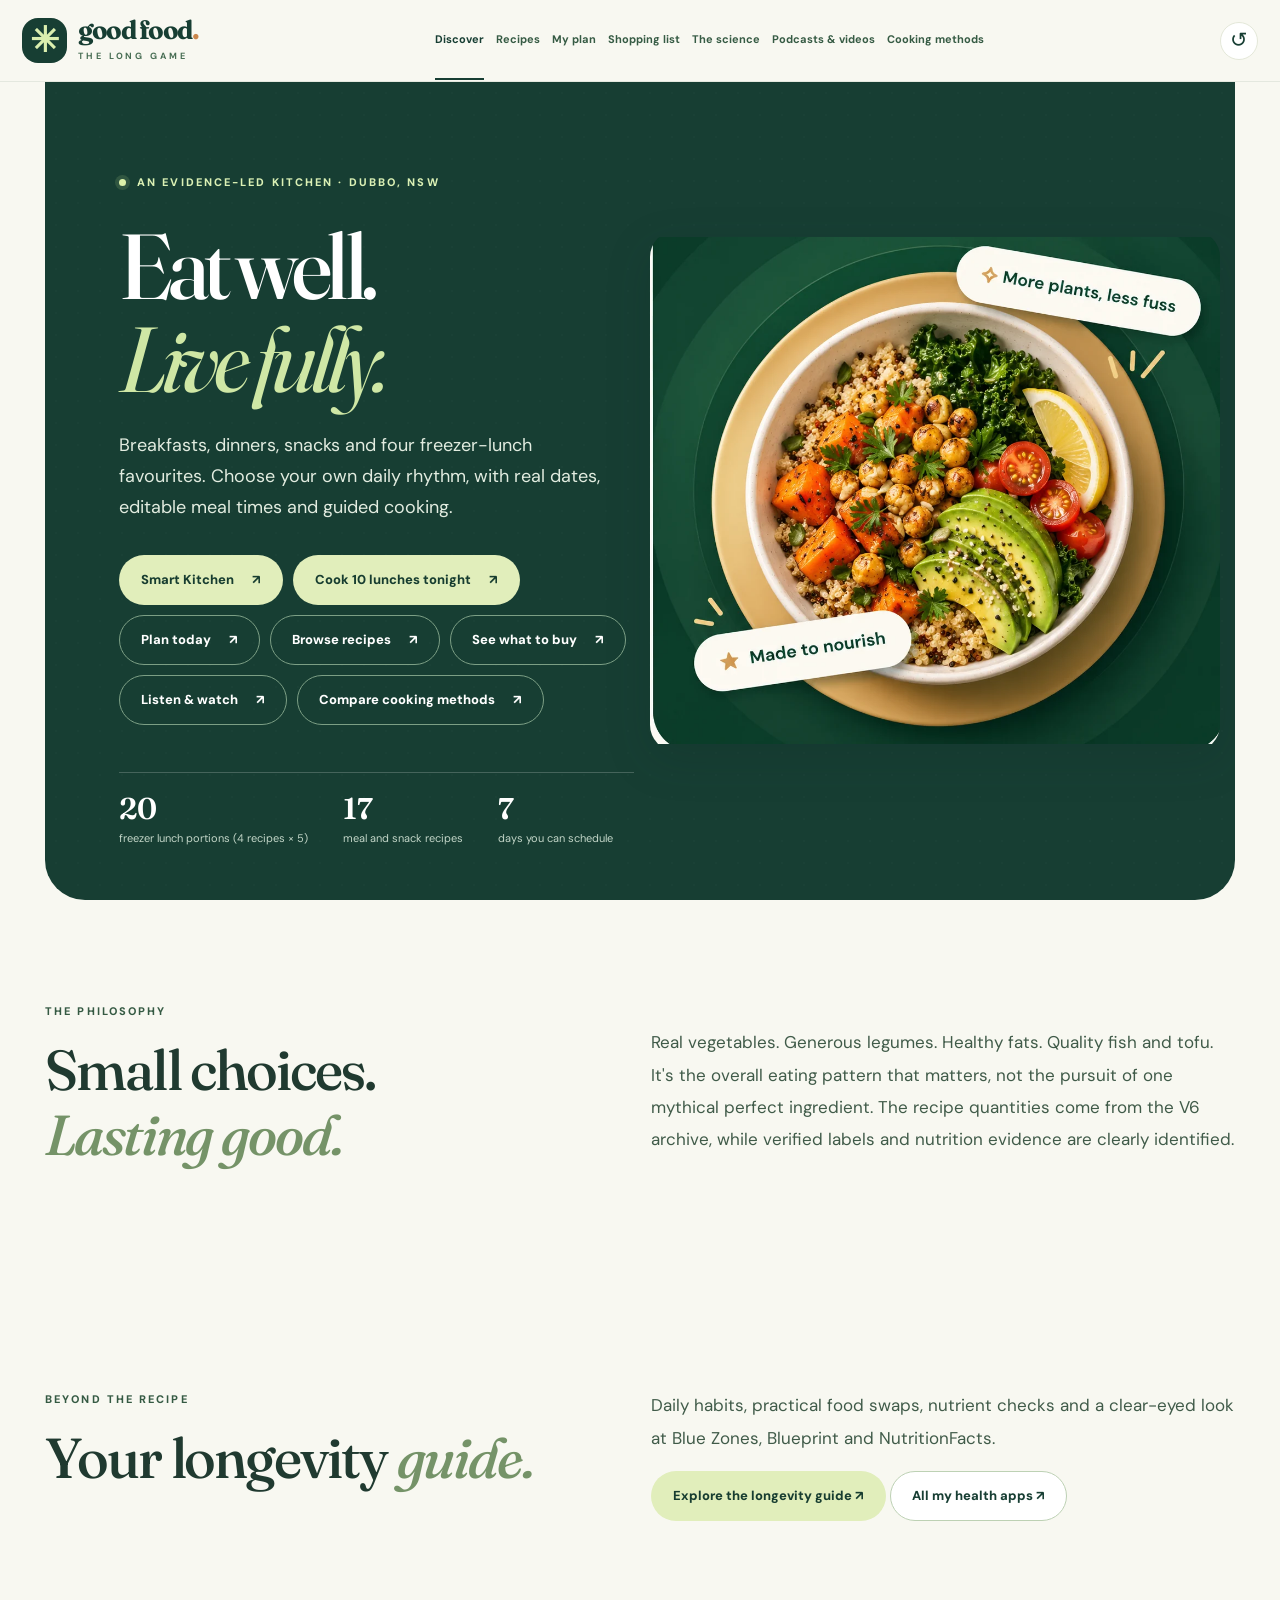
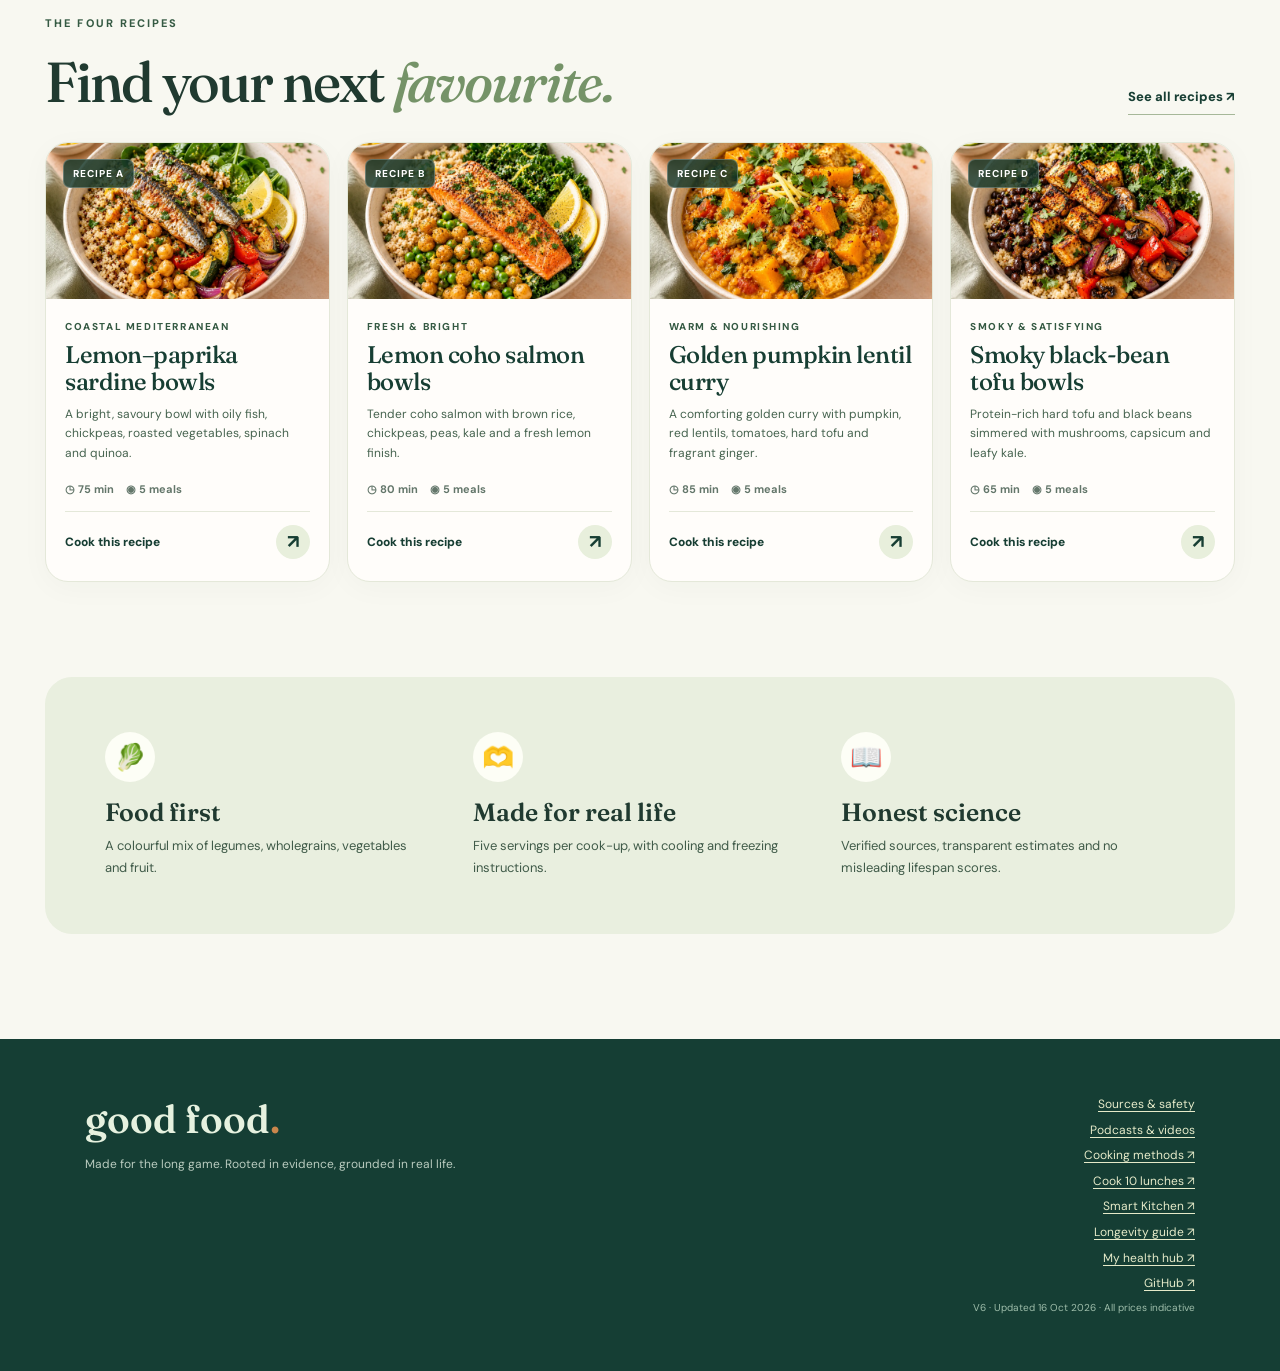
==== commit c1c62d01: "Smart Kitchen: grocery recognition, pantry-first planner, recipe import, hands-free cooking (#7) * f" ====
--- a/index.html
+++ b/index.html
@@ -76,10 +76,10 @@
           <p class="hero-lead">Breakfasts, dinners, snacks and four freezer-lunch favourites. Choose your own daily rhythm, with real dates, editable meal times and guided cooking.</p>
           <div class="hero-actions"><a class="btn btn-primary" href="smart-kitchen.html">Smart Kitchen <span>↗</span></a>
             <a class="btn btn-primary" href="ten-lunch-cook.html">Cook 10 lunches tonight <span>↗</span></a><button class="btn btn-ghost" data-goto="plan">Plan today <span>↗</span></button><button class="btn btn-ghost" data-goto="recipes">Browse recipes <span>↗</span></button>
-            <button class="btn btn-ghost" data-goto="shop">See what to buy <span>↗</span></button>
-            <button class="btn btn-ghost" data-goto="media">Listen & watch <span>↗</span></button><a class="btn btn-ghost" href="cooking-methods.html">Compare cooking methods <span>↗</span></a>
+            <button class="btn btn-ghost hero-secondary" data-goto="shop">See what to buy <span>↗</span></button>
+            <button class="btn btn-ghost hero-secondary" data-goto="media">Listen & watch <span>↗</span></button><a class="btn btn-ghost hero-secondary" href="cooking-methods.html">Compare cooking methods <span>↗</span></a>
           </div>
-          <div class="hero-facts"><div><strong>20</strong><span>V6 freezer lunches</span></div><div><strong>17</strong><span>meal and snack recipes</span></div><div><strong>7</strong><span>days you can schedule</span></div></div>
+          <div class="hero-facts"><div><strong>20</strong><span>freezer lunch portions (4 recipes × 5)</span></div><div><strong>17</strong><span>meal and snack recipes</span></div><div><strong>7</strong><span>days you can schedule</span></div></div>
         </div>
         <div class="hero-art hero-art-photo">
           <img class="homepage-bowl-photo" src="homepage-bowl.webp" width="1040" height="925" decoding="async" fetchpriority="high" alt="Nourishing bowl of grains, chickpeas, roasted carrots, kale, avocado, tomatoes and lemon, with More plants, less fuss and Made to nourish badges">
@@ -102,7 +102,7 @@
     </section>
 
     <section id="view-recipes" class="view hidden section-shell view-body">
-      <div class="page-head"><span class="section-kicker">YOUR RECIPE COLLECTION</span><h1>Good food for <em>every day.</em></h1><p>Choose a breakfast, lunch, dinner or snack. Four original V6 freezer lunches plus adult portion suggestions adapted from historical household recipes.</p></div>
+      <div class="page-head"><span class="section-kicker">YOUR RECIPE COLLECTION</span><h1>Good food for <em>every day.</em></h1><p>Choose a breakfast, lunch, dinner or snack. Four original freezer lunches plus adult portion suggestions adapted from historical household recipes.</p></div>
       <section class="wellbeing-note"><strong>Cooking ten work lunches?</strong> Use the <a href="ten-lunch-cook.html">new 5+5 shop-to-freezer guide</a> to check your basket, cook in the right order, and print labels. Your progress stays on this device.</section>
       <p class="wellbeing-note"><strong>New:</strong> <a href="smart-kitchen.html">Scan groceries, import recipes, use dated pantry stock and plan a week in Smart Kitchen ↗</a>. No new account required.</p><div class="meal-filters" role="group" aria-label="Filter recipes by meal type"><button type="button" data-recipe-type="all" class="is-active" aria-pressed="true">All meals</button><button type="button" data-recipe-type="breakfast">Breakfasts</button><button type="button" data-recipe-type="lunch">Lunches</button><button type="button" data-recipe-type="dinner">Dinners</button><button type="button" data-recipe-type="snack">Snacks</button></div>
       <div class="recipe-grid" id="recipeCards"></div>
@@ -197,13 +197,13 @@
 
   <footer class="site-footer"><div class="footer-inner"><div><strong>good food<span>.</span></strong><p>Made for the long game. Rooted in evidence, grounded in real life.</p></div><div><a href="#science">Sources & safety</a><a href="#media">Podcasts & videos</a><a href="cooking-methods.html">Cooking methods ↗</a><a href="ten-lunch-cook.html">Cook 10 lunches ↗</a><a href="smart-kitchen.html">Smart Kitchen ↗</a><a href="longevity.html">Longevity guide ↗</a><a href="health-hub.html">My health hub ↗</a><a href="https://github.com/joshualparris/HealthiestFood" target="_blank" rel="noopener noreferrer">GitHub ↗</a><small>V6 · Updated 16 Oct 2026 · All prices indicative</small></div></div></footer>
   <nav class="mobile-nav" aria-label="Mobile navigation">
-    <button type="button" data-goto="home" aria-label="Home" title="Home"><span aria-hidden="true">⌂</span></button>
-    <button type="button" data-goto="recipes" aria-label="Recipes and cooking" title="Cook"><span aria-hidden="true">♨</span></button>
-    <button type="button" data-goto="plan" aria-label="Meal planner" title="Plan"><span aria-hidden="true">▦</span></button>
-    <button type="button" data-goto="shop" aria-label="Shopping list" title="Shop"><span aria-hidden="true">☑</span></button>
-    <button type="button" data-goto="science" aria-label="Nutrition research" title="Learn"><span aria-hidden="true">✧</span></button>
-    <button type="button" data-goto="media" aria-label="Podcasts and videos" title="Media"><span aria-hidden="true">♫</span></button>
-    <a class="cm-mobile-link" href="cooking-methods.html" aria-label="Compare cooking methods" title="Methods"><svg aria-hidden="true" viewBox="0 0 24 24" width="24" height="24" fill="none" stroke="currentColor" stroke-width="1.8" stroke-linecap="round" stroke-linejoin="round"><path d="M6 13.9a4 4 0 0 1 .4-7.9 5.5 5.5 0 0 1 10.2 0 4 4 0 0 1 1.4 7.9V21H6Z"/><path d="M6 17h12"/></svg></a>
+    <button type="button" data-goto="home" aria-label="Home" title="Home"><span aria-hidden="true">⌂</span><small class="nav-label" aria-hidden="true">Home</small></button>
+    <button type="button" data-goto="recipes" aria-label="Recipes and cooking" title="Cook"><span aria-hidden="true">♨</span><small class="nav-label" aria-hidden="true">Cook</small></button>
+    <button type="button" data-goto="plan" aria-label="Meal planner" title="Plan"><span aria-hidden="true">▦</span><small class="nav-label" aria-hidden="true">Plan</small></button>
+    <button type="button" data-goto="shop" aria-label="Shopping list" title="Shop"><span aria-hidden="true">☑</span><small class="nav-label" aria-hidden="true">Shop</small></button>
+    <button type="button" data-goto="science" aria-label="Nutrition research" title="Learn"><span aria-hidden="true">✧</span><small class="nav-label" aria-hidden="true">Learn</small></button>
+    <button type="button" data-goto="media" aria-label="Podcasts and videos" title="Media"><span aria-hidden="true">♫</span><small class="nav-label" aria-hidden="true">Media</small></button>
+    <a class="cm-mobile-link" href="cooking-methods.html" aria-label="Compare cooking methods" title="Methods"><svg aria-hidden="true" viewBox="0 0 24 24" width="24" height="24" fill="none" stroke="currentColor" stroke-width="1.8" stroke-linecap="round" stroke-linejoin="round"><path d="M6 13.9a4 4 0 0 1 .4-7.9 5.5 5.5 0 0 1 10.2 0 4 4 0 0 1 1.4 7.9V21H6Z"/><path d="M6 17h12"/></svg><small class="nav-label" aria-hidden="true">Methods</small></a>
   </nav>
   <button id="floatingTimers" class="floating-timers hidden" type="button" aria-label="Open cooking countdown timers">◷ <span id="floatingTimerCount">0</span> <span id="floatingTimerSummary">timers</span></button>
   <div id="toast" class="toast" role="status" aria-live="polite"></div>
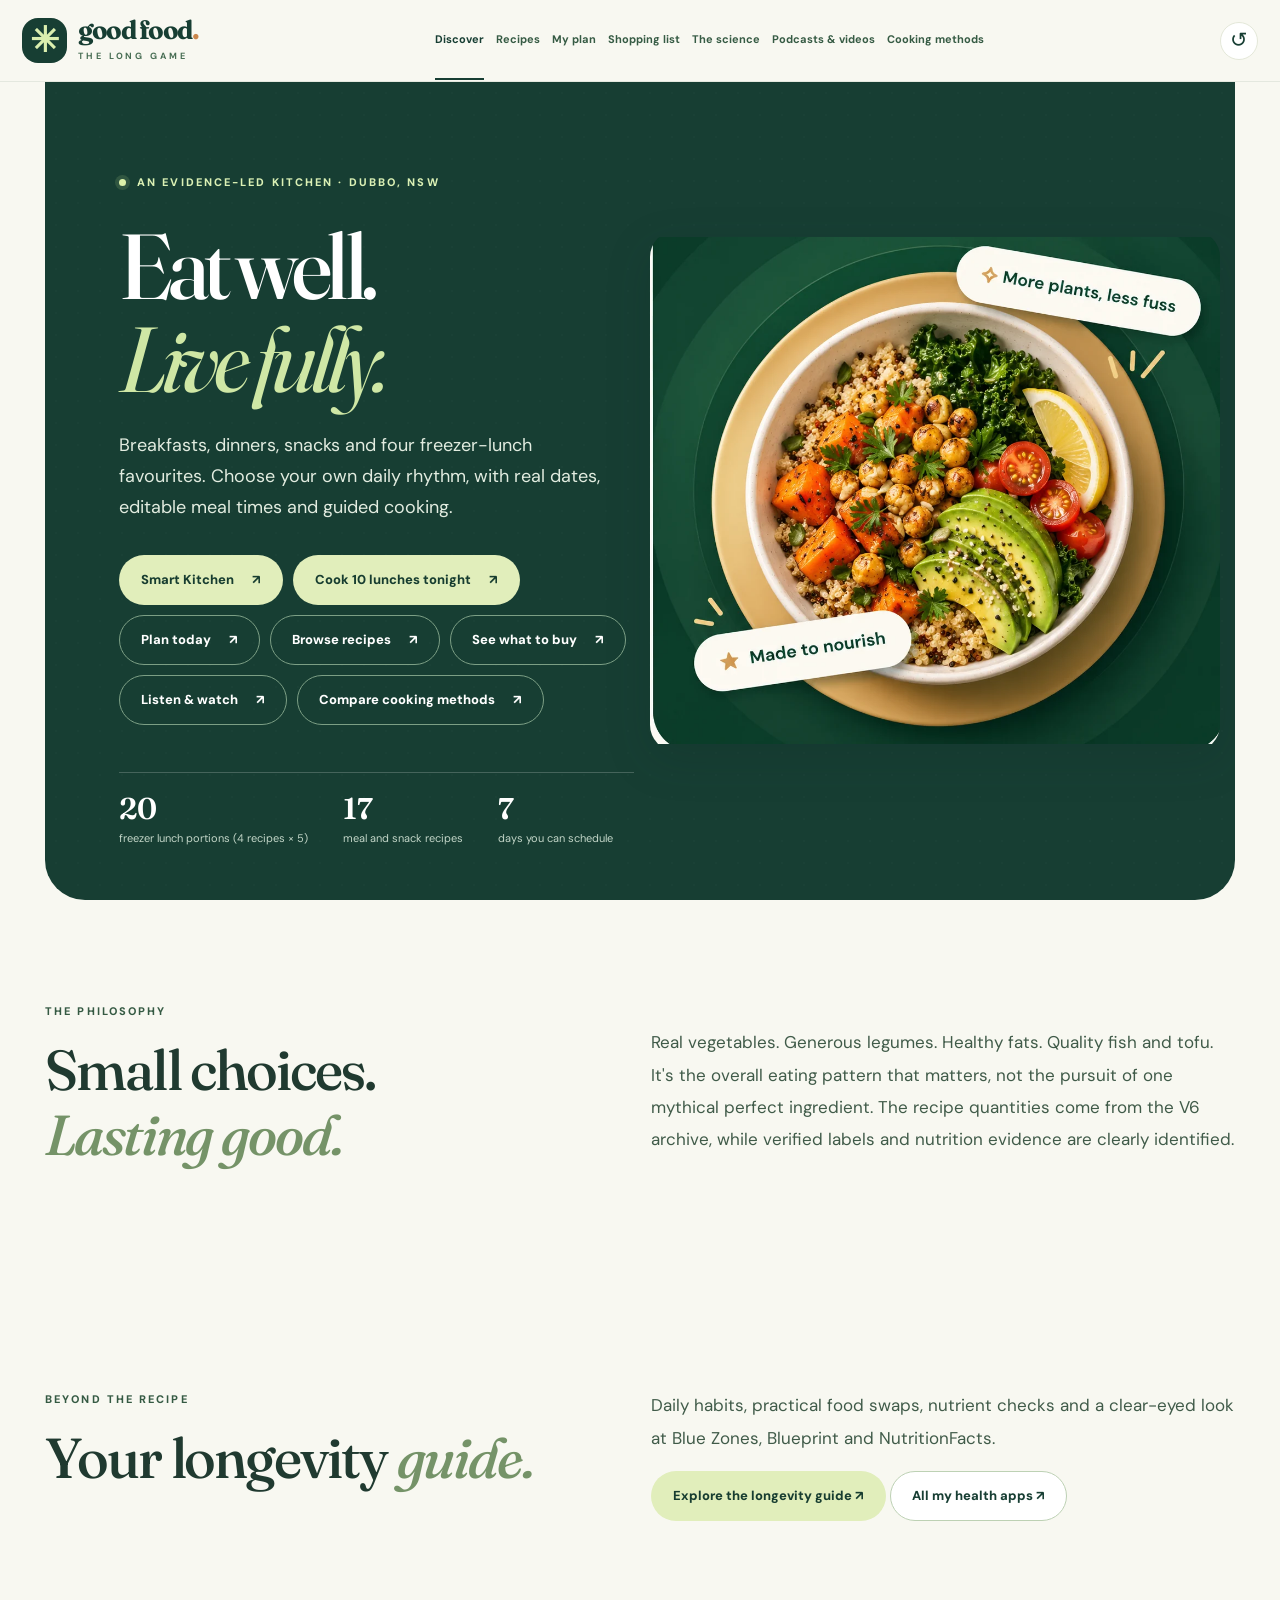
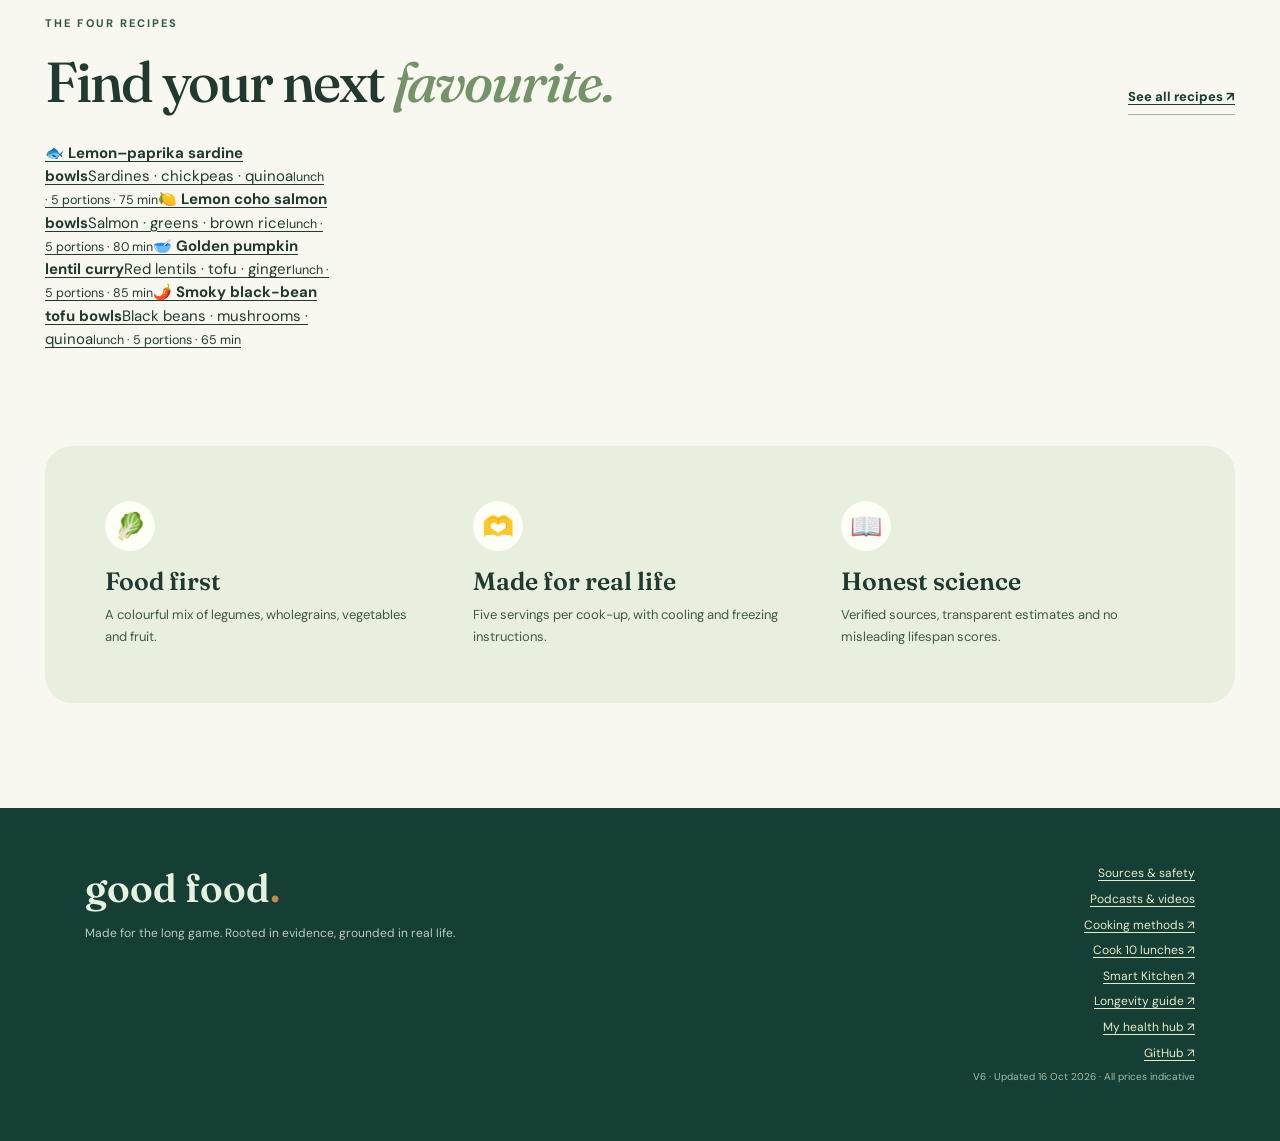
==== commit 5dc71ed5: "fix: make homepage recipe navigation real links with ES5 enhancement and no-script fallback" ====
--- a/index.html
+++ b/index.html
@@ -17,6 +17,8 @@
   <script src="site-data.js" defer></script>
   <script src="whole-day-data.js" defer></script>
   <script src="ingredient-catalogue.js" defer></script>
+  <script src="workflow-v2-core.js" defer></script>
+  <script src="user-recipes.js" defer></script>
   <script src="recipe-methods.js" defer></script>
   <script src="timers.js" defer></script>
   <script src="recipe-timer-purposes.js" defer></script>
@@ -36,6 +38,8 @@
   <script src="media-data.js" defer></script>
   <script src="podcast-streams.js" defer></script>
   <script src="podcast-player.js" defer></script>
+  <script src="music-tags.js" defer></script>
+  <script src="music-cooking.js" defer></script>
   <script src="media-library.js" defer></script>
   <script src="app-pages.js" defer></script>
   <script src="app.js" defer></script>
@@ -45,6 +49,8 @@
   <script src="food-planner.js" defer></script>
   <script src="whole-day-report.js" defer></script>
   <script src="site-audit.js" defer></script>
+  <script src="legacy-recipes.js" defer></script>
+  <script src="legacy-main.js" defer></script>
 </head>
 <body>
   <a class="skip-link" href="#main">Skip to content</a>
@@ -75,9 +81,9 @@
           <h1>Eat well.<br><em>Live fully.</em></h1>
           <p class="hero-lead">Breakfasts, dinners, snacks and four freezer-lunch favourites. Choose your own daily rhythm, with real dates, editable meal times and guided cooking.</p>
           <div class="hero-actions"><a class="btn btn-primary" href="smart-kitchen.html">Smart Kitchen <span>↗</span></a>
-            <a class="btn btn-primary" href="ten-lunch-cook.html">Cook 10 lunches tonight <span>↗</span></a><button class="btn btn-ghost" data-goto="plan">Plan today <span>↗</span></button><button class="btn btn-ghost" data-goto="recipes">Browse recipes <span>↗</span></button>
-            <button class="btn btn-ghost hero-secondary" data-goto="shop">See what to buy <span>↗</span></button>
-            <button class="btn btn-ghost hero-secondary" data-goto="media">Listen & watch <span>↗</span></button><a class="btn btn-ghost hero-secondary" href="cooking-methods.html">Compare cooking methods <span>↗</span></a>
+            <a class="btn btn-primary" href="ten-lunch-cook.html">Cook 10 lunches tonight <span>↗</span></a><a class="btn btn-ghost" href="#plan" data-goto="plan">Plan today <span>↗</span></a><a class="btn btn-ghost" href="recipes-classic.html" data-goto="recipes">Browse recipes <span>↗</span></a>
+            <a class="btn btn-ghost hero-secondary" href="#shop" data-goto="shop">See what to buy <span>↗</span></a>
+            <a class="btn btn-ghost hero-secondary" href="#media" data-goto="media">Listen & watch <span>↗</span></a><a class="btn btn-ghost hero-secondary" href="cooking-methods.html">Compare cooking methods <span>↗</span></a>
           </div>
           <div class="hero-facts"><div><strong>20</strong><span>freezer lunch portions (4 recipes × 5)</span></div><div><strong>17</strong><span>meal and snack recipes</span></div><div><strong>7</strong><span>days you can schedule</span></div></div>
         </div>
@@ -91,7 +97,7 @@
       </section>
       <section class="section-shell intro-note"><div><span class="section-kicker">BEYOND THE RECIPE</span><h2>Your longevity <em>guide.</em></h2></div><div><p>Daily habits, practical food swaps, nutrient checks and a clear-eyed look at Blue Zones, Blueprint and NutritionFacts.</p><a class="btn btn-primary" href="longevity.html">Explore the longevity guide ↗</a> <a class="btn btn-outline" href="health-hub.html">All my health apps ↗</a></div></section>
       <section class="section-shell home-feature">
-        <div class="section-heading"><div><span class="section-kicker">THE FOUR RECIPES</span><h2>Find your next <em>favourite.</em></h2></div><button class="text-link" data-goto="recipes">See all recipes ↗</button></div>
+        <div class="section-heading"><div><span class="section-kicker">THE FOUR RECIPES</span><h2>Find your next <em>favourite.</em></h2></div><a class="text-link" href="recipes-classic.html" data-goto="recipes">See all recipes ↗</a></div>
         <div class="recipe-grid" id="featuredCards"></div>
       </section>
       <section class="section-shell philosophy-grid">
@@ -103,8 +109,8 @@
 
     <section id="view-recipes" class="view hidden section-shell view-body">
       <div class="page-head"><span class="section-kicker">YOUR RECIPE COLLECTION</span><h1>Good food for <em>every day.</em></h1><p>Choose a breakfast, lunch, dinner or snack. Four original freezer lunches plus adult portion suggestions adapted from historical household recipes.</p></div>
-      <section class="wellbeing-note"><strong>Cooking ten work lunches?</strong> Use the <a href="ten-lunch-cook.html">new 5+5 shop-to-freezer guide</a> to check your basket, cook in the right order, and print labels. Your progress stays on this device.</section>
-      <p class="wellbeing-note"><strong>New:</strong> <a href="smart-kitchen.html">Scan groceries, import recipes, use dated pantry stock and plan a week in Smart Kitchen ↗</a>. No new account required.</p><div class="meal-filters" role="group" aria-label="Filter recipes by meal type"><button type="button" data-recipe-type="all" class="is-active" aria-pressed="true">All meals</button><button type="button" data-recipe-type="breakfast">Breakfasts</button><button type="button" data-recipe-type="lunch">Lunches</button><button type="button" data-recipe-type="dinner">Dinners</button><button type="button" data-recipe-type="snack">Snacks</button></div>
+      <section class="wellbeing-note"><p><strong>Cooking ten work lunches?</strong> Use the <a href="ten-lunch-cook.html">new 5+5 shop-to-freezer guide</a> to check your basket, cook in the right order, and print labels. Your progress stays on this device. Want a soundtrack? <a href="#media">Play music while cooking</a>.</p></section>
+      <p class="wellbeing-note"><span class="note-text"><strong>New:</strong> <a href="smart-kitchen.html">Scan groceries, import recipes, use dated pantry stock and plan a week in Smart Kitchen ↗</a>. No new account required.</span></p><div class="meal-filters" role="group" aria-label="Filter recipes by meal type"><button type="button" data-recipe-type="all" class="is-active" aria-pressed="true">All meals</button><button type="button" data-recipe-type="breakfast">Breakfasts</button><button type="button" data-recipe-type="lunch">Lunches</button><button type="button" data-recipe-type="dinner">Dinners</button><button type="button" data-recipe-type="snack">Snacks</button></div>
       <div class="recipe-grid" id="recipeCards"></div>
       <div class="recipe-detail" id="recipeDetail"></div>
     </section>
@@ -122,9 +128,9 @@
 
     <section id="view-shop" class="view hidden section-shell view-body">
       <div class="page-head"><span class="section-kicker">A SMARTER SUPERMARKET RUN</span><h1>Everything in <em>one basket.</em></h1><p>Select exactly the meals you want to make and how many portions. Your shopping list will combine overlapping ingredients and subtract what you already have. You can also shop from your <button type="button" data-goto="plan" class="inline-plan-link">dated meal plan</button>.</p></div>
-      <p class="wellbeing-note"><strong>Just returned from Woolworths?</strong> <a href="ten-lunch-cook.html">Check what you bought and start the ten-lunch cook-up →</a> Supports measured quantities, basket-photo hints and clear cooling steps.</p>
+      <p class="wellbeing-note"><span class="note-text"><strong>Just returned from Woolworths?</strong> <a href="ten-lunch-cook.html">Check what you bought and start the ten-lunch cook-up →</a> Supports measured quantities, basket-photo hints and clear cooling steps.</span></p>
       <p class="verify-shop-note"><a href="product-check.html">Check exact Woolworths Dubbo products, record local prices and stock ↗</a> · <a href="device-timer-check.html">Test timers on your phone ↗</a></p>
-      <p class="wellbeing-note"><a href="smart-kitchen.html">Open Smart Kitchen ↗</a> for barcode lookup, a photo/text checker, pantry use-first suggestions and suggested weekly plans. All recognised products require your confirmation.</p><section id="customShopping" class="custom-shopping" aria-label="Choose recipes and create a personal shopping list"></section>
+      <p class="wellbeing-note"><span class="note-text"><a href="smart-kitchen.html">Open Smart Kitchen ↗</a> for barcode lookup, a photo/text checker, pantry use-first suggestions and suggested weekly plans. All recognised products require your confirmation.</span></p><section id="customShopping" class="custom-shopping" aria-label="Choose recipes and create a personal shopping list"></section>
       <section id="pantryLotManager" class="pantry-lot-manager" aria-label="Dated individual pantry packs and leftovers"></section>
       <details id="legacyV6Shop" class="legacy-basket"><summary>Original V6 full 20-lunch basket — $256.43 historical estimate</summary><p>This archived basket buys ingredients for all four five-portion freezer lunch batches. You do <strong>not</strong> need this entire basket to make one or two recipes. Use the custom list above for smaller shops.</p>
       <div class="shop-summary">
@@ -162,8 +168,13 @@
       <div class="page-head">
         <span class="section-kicker">LISTEN · WATCH · CHECK THE EVIDENCE</span>
         <h1>Learn the <em>why.</em></h1>
-        <p>Listen to ABC podcasts without leaving the app. Play, pause, skip, change speed and keep listening while browsing your recipes or research. Official videos and original research remain linked to publishers.</p>
-      </div>
+        <p>Play your own music while you cook, or listen to ABC podcasts without leaving the app. Play, pause, skip, change speed and keep listening while browsing your recipes or research. Official videos and original research remain linked to publishers.</p>
+      </div>
+      <section id="musicCooking" class="music-cooking" aria-labelledby="musicCookingHeading">
+        <div class="music-cooking-head"><span class="section-kicker">MUSIC WHILE COOKING</span><h2 id="musicCookingHeading">Your songs, <em>in the kitchen.</em></h2><p>Play your own music from Google Drive while you cook. It keeps playing when you switch to a recipe, your timers or the shopping list. Starting a song pauses any podcast, and starting a podcast pauses the music.</p></div>
+        <p id="musicMessage" class="music-message" role="status" hidden></p>
+        <div id="musicBody" class="music-body"></div>
+      </section>
       <div class="media-guide-intro">
         <div><strong>Hear the explanation</strong><p>Listen to the episode or watch the official video. Play the ABC podcasts directly here using the publisher’s official audio streams. Videos open at their publishers. Podcasts start only when you press Play; you can optionally enable autoplay of the next episode in the player. Nothing is downloaded to this site.</p></div>
         <div><strong>Check the actual evidence</strong><p>Each entry separately links to official dietary guidance or primary research and explains what the recording <em>doesn't</em> prove.</p></div>
@@ -198,13 +209,14 @@
   <footer class="site-footer"><div class="footer-inner"><div><strong>good food<span>.</span></strong><p>Made for the long game. Rooted in evidence, grounded in real life.</p></div><div><a href="#science">Sources & safety</a><a href="#media">Podcasts & videos</a><a href="cooking-methods.html">Cooking methods ↗</a><a href="ten-lunch-cook.html">Cook 10 lunches ↗</a><a href="smart-kitchen.html">Smart Kitchen ↗</a><a href="longevity.html">Longevity guide ↗</a><a href="health-hub.html">My health hub ↗</a><a href="https://github.com/joshualparris/HealthiestFood" target="_blank" rel="noopener noreferrer">GitHub ↗</a><small>V6 · Updated 16 Oct 2026 · All prices indicative</small></div></div></footer>
   <nav class="mobile-nav" aria-label="Mobile navigation">
     <button type="button" data-goto="home" aria-label="Home" title="Home"><span aria-hidden="true">⌂</span><small class="nav-label" aria-hidden="true">Home</small></button>
-    <button type="button" data-goto="recipes" aria-label="Recipes and cooking" title="Cook"><span aria-hidden="true">♨</span><small class="nav-label" aria-hidden="true">Cook</small></button>
-    <button type="button" data-goto="plan" aria-label="Meal planner" title="Plan"><span aria-hidden="true">▦</span><small class="nav-label" aria-hidden="true">Plan</small></button>
-    <button type="button" data-goto="shop" aria-label="Shopping list" title="Shop"><span aria-hidden="true">☑</span><small class="nav-label" aria-hidden="true">Shop</small></button>
-    <button type="button" data-goto="science" aria-label="Nutrition research" title="Learn"><span aria-hidden="true">✧</span><small class="nav-label" aria-hidden="true">Learn</small></button>
-    <button type="button" data-goto="media" aria-label="Podcasts and videos" title="Media"><span aria-hidden="true">♫</span><small class="nav-label" aria-hidden="true">Media</small></button>
-    <a class="cm-mobile-link" href="cooking-methods.html" aria-label="Compare cooking methods" title="Methods"><svg aria-hidden="true" viewBox="0 0 24 24" width="24" height="24" fill="none" stroke="currentColor" stroke-width="1.8" stroke-linecap="round" stroke-linejoin="round"><path d="M6 13.9a4 4 0 0 1 .4-7.9 5.5 5.5 0 0 1 10.2 0 4 4 0 0 1 1.4 7.9V21H6Z"/><path d="M6 17h12"/></svg><small class="nav-label" aria-hidden="true">Methods</small></a>
+    <button type="button" data-goto="recipes" aria-label="Cook: recipes and cooking" title="Cook"><span aria-hidden="true">♨</span><small class="nav-label" aria-hidden="true">Cook</small></button>
+    <button type="button" data-goto="plan" aria-label="Plan: meal planner" title="Plan"><span aria-hidden="true">▦</span><small class="nav-label" aria-hidden="true">Plan</small></button>
+    <button type="button" data-goto="shop" aria-label="Shop: shopping list" title="Shop"><span aria-hidden="true">☑</span><small class="nav-label" aria-hidden="true">Shop</small></button>
+    <button type="button" data-goto="science" aria-label="Learn: nutrition research" title="Learn"><span aria-hidden="true">✧</span><small class="nav-label" aria-hidden="true">Learn</small></button>
+    <button type="button" data-goto="media" aria-label="Media: podcasts, videos and music" title="Media"><span aria-hidden="true">♫</span><small class="nav-label" aria-hidden="true">Media</small></button>
+    <a class="cm-mobile-link" href="cooking-methods.html" aria-label="Methods: compare cooking methods" title="Methods"><svg aria-hidden="true" viewBox="0 0 24 24" width="24" height="24" fill="none" stroke="currentColor" stroke-width="1.8" stroke-linecap="round" stroke-linejoin="round"><path d="M6 13.9a4 4 0 0 1 .4-7.9 5.5 5.5 0 0 1 10.2 0 4 4 0 0 1 1.4 7.9V21H6Z"/><path d="M6 17h12"/></svg><small class="nav-label" aria-hidden="true">Methods</small></a>
   </nav>
+  <aside id="musicMini" class="music-mini" aria-label="Music while cooking player" hidden><span class="music-mini-icon" aria-hidden="true">♪</span><button type="button" class="music-mini-title" data-music="open" aria-label="Open the music list"><strong id="musicNowTitle">Music</strong><span>Music while cooking</span></button><button type="button" data-music="prev" aria-label="Previous song">⏮</button><button type="button" id="musicToggle" data-music="toggle" aria-label="Play music" aria-pressed="false">▶</button><button type="button" data-music="next" aria-label="Next song">⏭</button></aside>
   <button id="floatingTimers" class="floating-timers hidden" type="button" aria-label="Open cooking countdown timers">◷ <span id="floatingTimerCount">0</span> <span id="floatingTimerSummary">timers</span></button>
   <div id="toast" class="toast" role="status" aria-live="polite"></div>
 </body>
--- a/site.css
+++ b/site.css
@@ -659,6 +659,7 @@
    and only the main hero actions on phones; the rest stay one tap away in the bottom menu. */
 @media (max-width:800px){
   .mobile-nav > :is(button,a){flex-direction:column;gap:3px;min-height:54px}
+  .mobile-nav > :is(button,a):not(.active):not([aria-current="page"]) > .nav-label{color:#55695a} /* 5.6:1 on #fffdf7 */
   .mobile-nav > :is(button,a) > .nav-label{display:block;font-size:clamp(9px,2.6vw,11px);font-weight:700;letter-spacing:0;line-height:1.1;white-space:nowrap}
   .mobile-nav > :is(button,a) > span[aria-hidden="true"]{font-size:24px}
   .mobile-nav > :is(button,a) > svg{display:block;width:24px;height:24px}
@@ -667,3 +668,72 @@
   .hero-actions .hero-secondary{display:none}
 }
 
+
+/* Inline text in flex notes stays one paragraph instead of splitting into columns. */
+.wellbeing-note>.note-text{font-size:inherit;color:inherit;line-height:inherit}
+
+/* Music while cooking (Google Drive via /api/music) */
+.sr-only{position:absolute!important;width:1px;height:1px;padding:0;margin:-1px;overflow:hidden;clip:rect(0,0,0,0);white-space:nowrap;border:0}
+.music-cooking{margin:24px 0 28px;padding:22px;border:1px solid #b8cfaf;border-radius:19px;background:#fffdf7;color:var(--pine)}
+.music-cooking-head h2{margin:.2em 0 .3em}
+.music-cooking .btn{min-height:44px}
+.music-message{margin:10px 0;padding:10px 12px;border-radius:12px;background:#fff4dc;border:1px solid #e9cf95}
+.music-message[hidden]{display:none}
+.music-toolbar{display:flex;flex-wrap:wrap;gap:10px 14px;align-items:center;margin-top:10px}
+.music-shuffle{display:inline-flex;gap:6px;align-items:center;min-height:44px;cursor:pointer}
+.music-shuffle input{width:20px;height:20px;accent-color:#236345}
+.music-search{flex:1 1 220px}
+.music-search input{width:100%;min-height:44px;padding:8px 12px;border:1px solid #b8cfaf;border-radius:12px;font:inherit}
+.music-count,.music-empty{margin:10px 0 6px;font-size:.95rem;opacity:.85}
+.music-list{list-style:none;margin:0;padding:0;max-height:min(60vh,520px);overflow:auto;border-top:1px solid #e3eadf}
+.music-track{display:flex;flex-direction:column;align-items:flex-start;width:100%;min-height:48px;padding:8px 10px;border:0;border-bottom:1px solid #e3eadf;background:none;color:inherit;font:inherit;text-align:left;cursor:pointer}
+.music-track:hover,.music-track:focus-visible{background:#eef5ea}
+.music-track.is-current{background:#e2efdc;font-weight:600}
+.music-track-album{font-size:.82rem;opacity:.75}
+.music-mini[hidden]{display:none!important}
+.music-mini{position:fixed;z-index:119;left:20px;bottom:16px;display:flex;align-items:center;gap:6px;max-width:min(420px,calc(100vw - 24px));padding:6px 8px;background:#fffdf7;border:1px solid #b8cfaf;border-radius:16px;box-shadow:0 12px 45px #142e2450;color:var(--pine)}
+.music-mini button{flex:0 0 auto;min-width:44px;min-height:44px;border:0;background:none;color:inherit;font:inherit;font-size:1.1rem;cursor:pointer;border-radius:10px}
+.music-mini button:focus-visible{outline:3px solid #236345}
+.music-mini .music-mini-title{display:flex;flex-direction:column;align-items:flex-start;min-width:0;flex:1 1 auto;overflow:hidden;font-size:.9rem;text-align:left}
+.music-mini-title strong{max-width:100%;white-space:nowrap;overflow:hidden;text-overflow:ellipsis}
+.music-mini-title span{font-size:.75rem;opacity:.75}
+.music-mini-icon{font-size:1.2rem;padding:0 4px}
+body.podcast-active .music-mini{display:none}
+body.music-active{padding-bottom:80px}
+@media (max-width:800px){
+ .music-mini{left:8px;right:8px;max-width:none;bottom:calc(64px + env(safe-area-inset-bottom,0px))}
+ body.music-active{padding-bottom:calc(130px + env(safe-area-inset-bottom,0px))}
+ .music-cooking{padding:16px}
+}
+
+/* Music library: touch-friendly metadata sorting and large-library browsing. */
+.music-sort{display:flex;flex-direction:column;gap:3px;font-size:.76rem;font-weight:700;white-space:nowrap;color:var(--pine)}
+.music-sort select{min-width:126px;min-height:44px;padding:8px 30px 8px 10px;border:1px solid #b8cfaf;border-radius:12px;background:#fffdf7;color:var(--pine);font:inherit;font-size:.9rem}
+.music-scan-note{font-size:.82rem;line-height:1.5;color:#496c53;margin:12px 0 4px}
+.music-toolbar #musicScan:disabled{opacity:.65;cursor:not-allowed}
+.music-browse-scroll{max-height:min(60vh,580px);overflow-y:auto;overscroll-behavior:contain;border:1px solid #e3eadf;border-radius:12px}
+.music-browse-scroll .music-list{max-height:none;overflow:visible;border-top:0}
+.music-group-heading{position:sticky;top:0;z-index:1;display:flex;justify-content:space-between;align-items:center;gap:10px;background:#eaf1e3;border-top:1px solid #d6e5d0;padding:8px 10px}
+.music-group-heading h3{margin:0;font-size:.97rem;overflow-wrap:anywhere}
+.music-group-heading small{font-weight:400}
+.music-group-heading button{border:1px solid #b8cfaf;background:#fffdf7;border-radius:8px;padding:7px 10px;font-size:.77rem;font-weight:700;color:var(--pine);min-height:36px;flex-shrink:0}
+.music-more{margin-top:12px}
+@media (max-width:600px){.music-sort{flex:1 1 calc(50% - 10px)}.music-sort select{width:100%}.music-toolbar #musicScan{width:100%}.music-group-heading button{min-height:44px}}
+
+/* Drive music loading: indeterminate progress until Google Drive returns the full list. */
+.music-load,.music-load-error{max-width:680px;margin:12px auto;padding:24px;border:1px solid #c8d9c3;border-radius:18px;background:#f4f8ef}
+.music-load-icon{display:grid;place-items:center;width:54px;height:54px;border-radius:50%;background:#e2edce;color:#285e43;font-size:29px;margin-bottom:12px}
+.music-load h3,.music-load-error h3{font:600 clamp(23px,4vw,31px)/1.2 var(--serif);margin:4px 0 8px;color:var(--pine)}
+.music-load p,.music-load-error p{line-height:1.6;margin:0 0 17px;color:#45634f}
+.music-load-bar{position:relative;overflow:hidden;height:10px;border-radius:100px;background:#dce9d3;margin:19px 0 9px}
+.music-load-bar>span{display:block;position:absolute;left:0;top:0;bottom:0;width:33%;border-radius:100px;background:#428259;animation:music-drive-progress 1.6s ease-in-out infinite}
+@keyframes music-drive-progress{from{transform:translateX(-110%)}to{transform:translateX(315%)}}
+.music-load-meta{display:flex;align-items:center;justify-content:space-between;gap:12px;flex-wrap:wrap;color:#4d6855;font-size:.8rem;font-variant-numeric:tabular-nums}
+.music-load-details{margin:18px 0;color:#365b45;font-size:.86rem}
+.music-load-details summary{cursor:pointer;min-height:32px;font-weight:700}
+.music-load-details ol{margin:9px 0 14px;padding:8px 8px 8px 30px;max-height:210px;overflow:auto;border-radius:10px;background:#fffdf8;line-height:1.8}
+.music-load-details li{overflow-wrap:anywhere}
+.music-load-details time{font-variant-numeric:tabular-nums;color:#688470;margin-right:6px;font-size:.8em}
+.music-load-error{border-color:#e9cf95;background:#fff9e9}
+@media(max-width:540px){.music-load,.music-load-error{padding:17px}.music-load-meta{font-size:.75rem}}
+@media(prefers-reduced-motion:reduce){.music-load-bar>span{animation:none;width:50%}}
